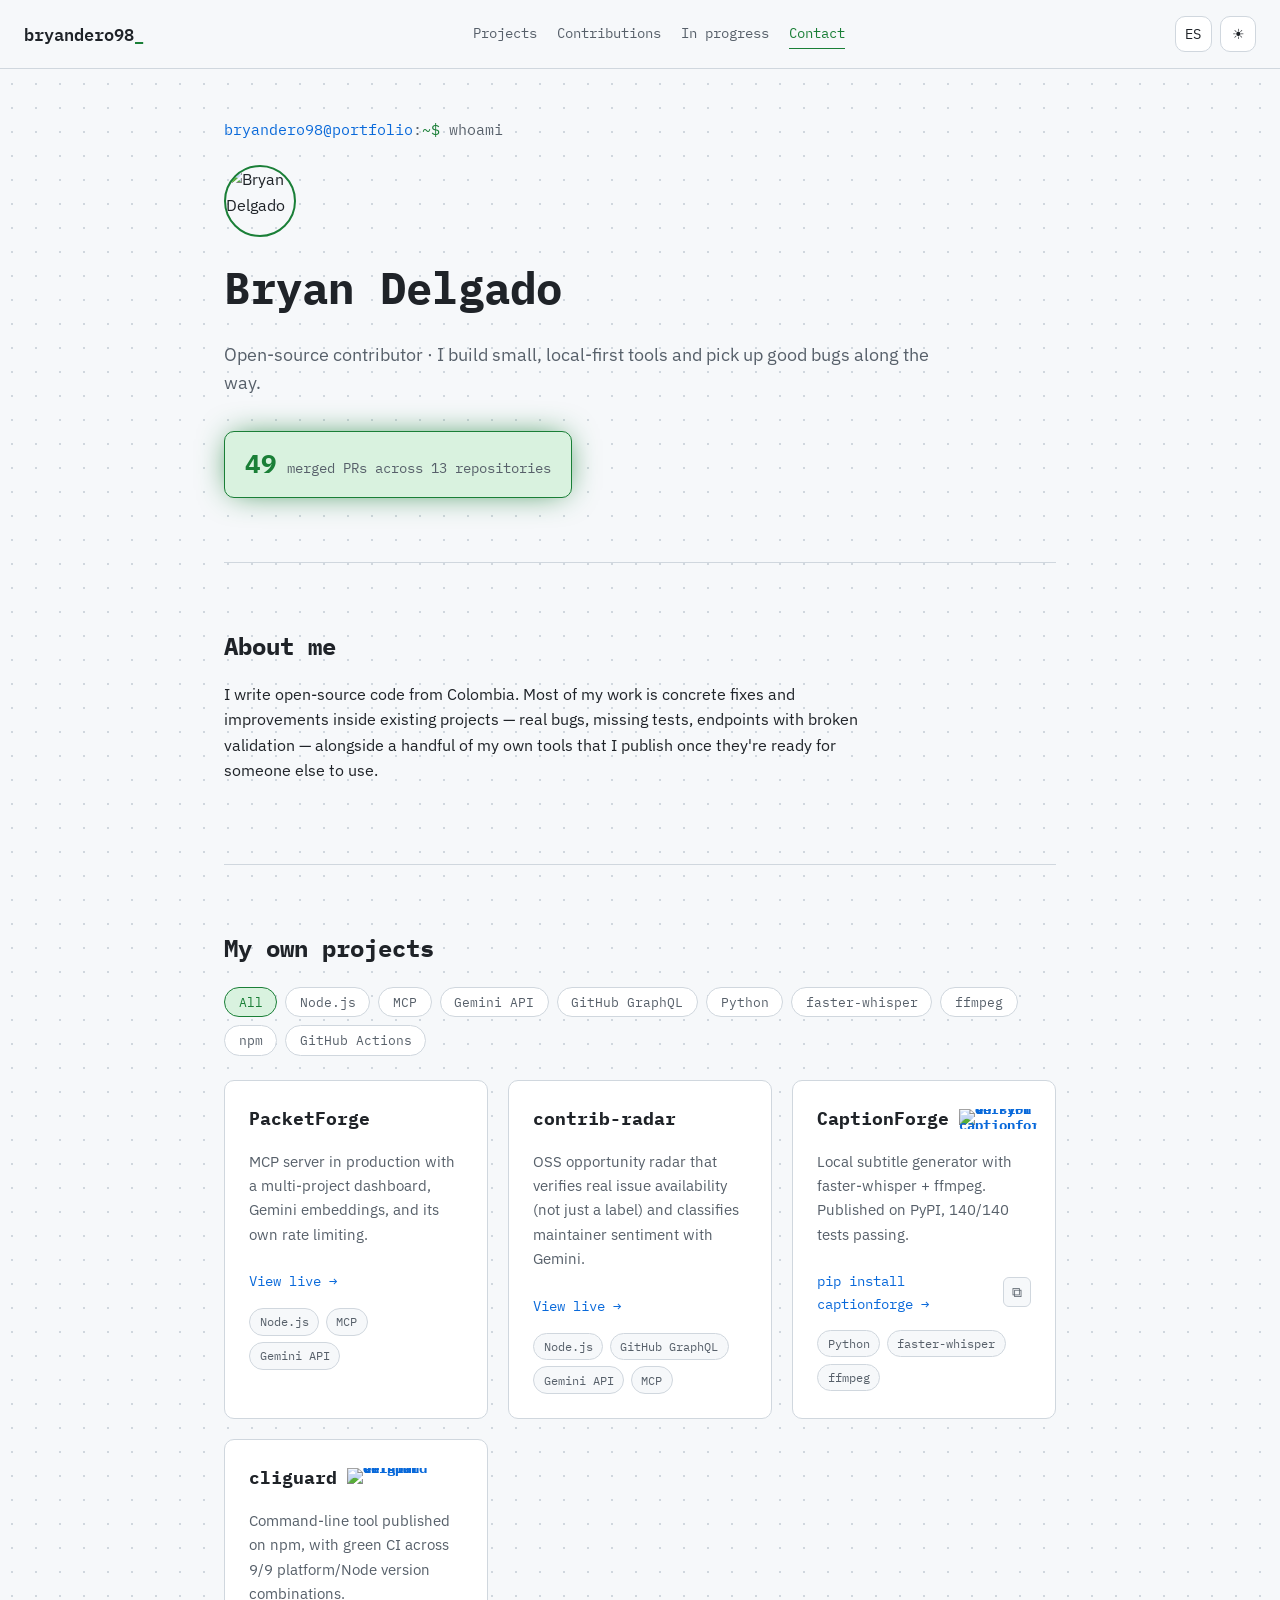
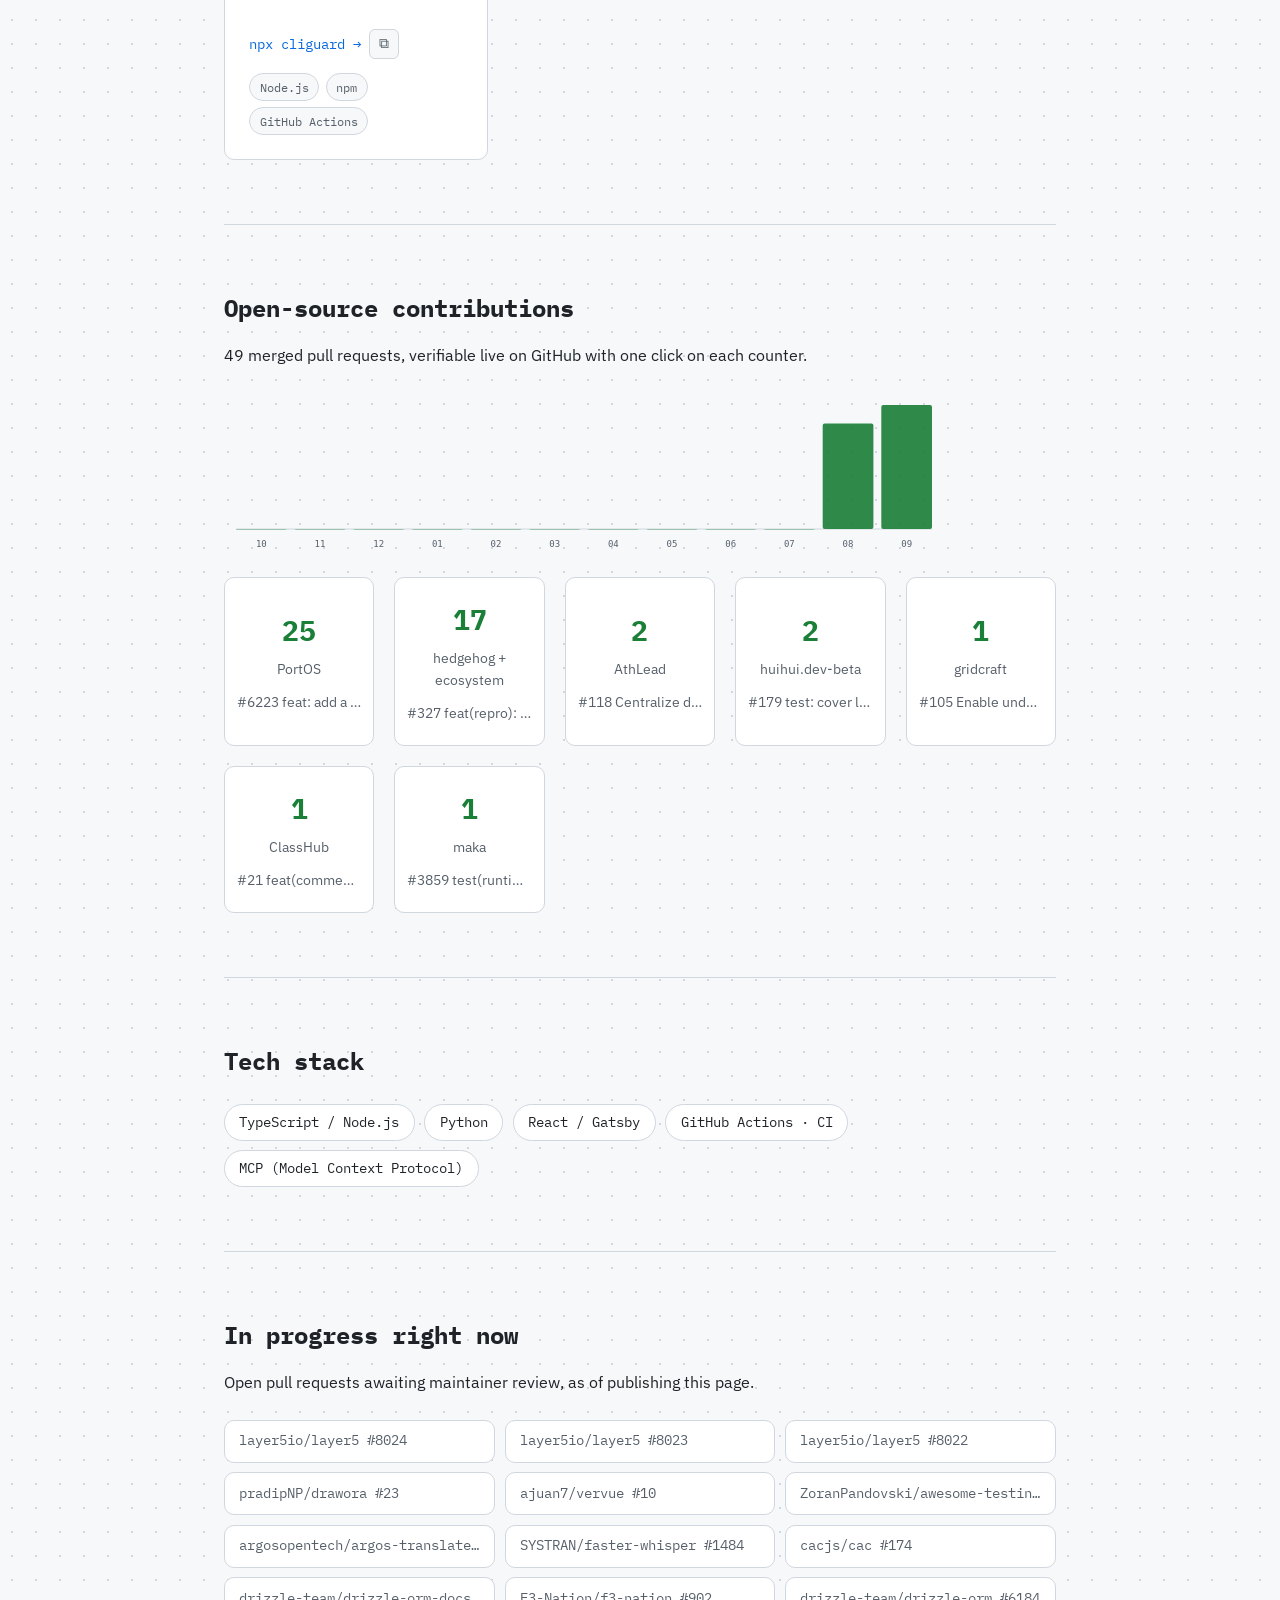
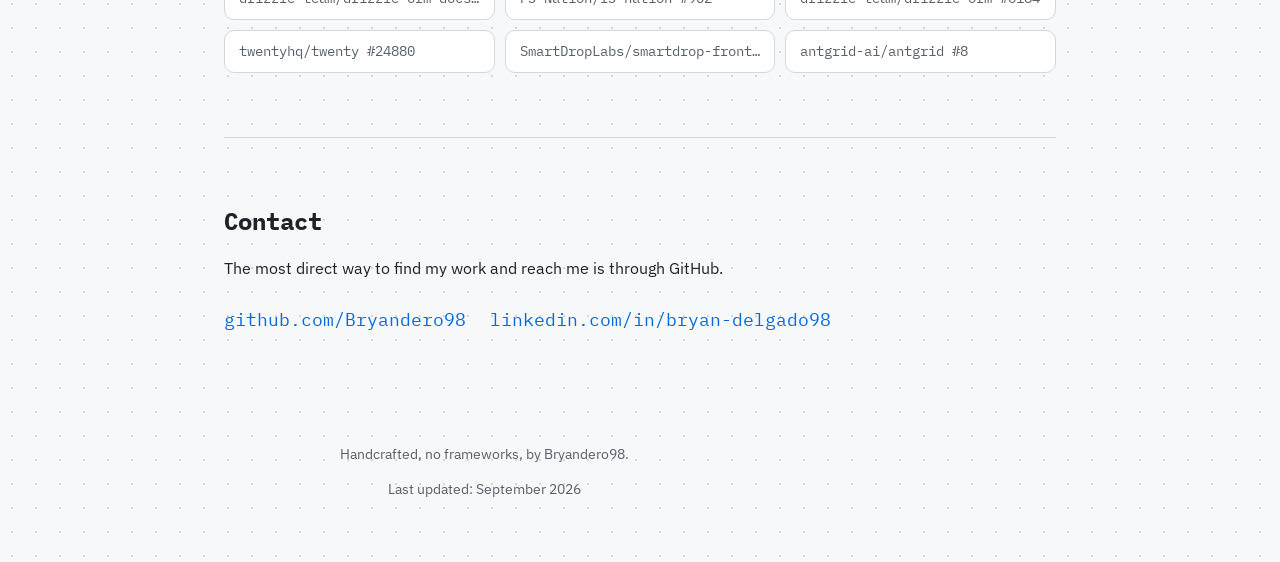
==== index.html @ 46668df7 "feat: add contrib-radar project card Co-Authored-By: Claude Sonnet 5 <noreply@anthropic.com>" ====
<!DOCTYPE html>
<html lang="es">
<head>
  <meta charset="UTF-8" />
  <meta name="viewport" content="width=device-width, initial-scale=1.0" />
  <title>Bryan Delgado (Bryandero98) — Portafolio</title>
  <meta name="description" content="Portafolio de Bryan Delgado (Bryandero98): contribuciones open-source y herramientas propias." />
  <meta name="author" content="Bryan Delgado" />
  <meta name="theme-color" content="#0d1117" />
  <link rel="canonical" href="https://bryandero98.github.io/" />
  <link rel="icon" type="image/svg+xml" href="assets/favicon.svg" />

  <!-- Open Graph / vista previa al compartir el link -->
  <meta property="og:type" content="website" />
  <meta property="og:title" content="Bryan Delgado (Bryandero98) — Portafolio" />
  <meta property="og:description" content="49 pull requests mergeados en 13 repositorios open-source, más herramientas propias publicadas." />
  <meta property="og:url" content="https://bryandero98.github.io/" />
  <meta property="og:image" content="https://bryandero98.github.io/assets/social-card.png" />
  <meta property="og:image:width" content="1200" />
  <meta property="og:image:height" content="630" />
  <meta name="twitter:card" content="summary_large_image" />
  <meta name="twitter:title" content="Bryan Delgado (Bryandero98) — Portafolio" />
  <meta name="twitter:description" content="49 pull requests mergeados en 13 repositorios open-source, más herramientas propias publicadas." />
  <meta name="twitter:image" content="https://bryandero98.github.io/assets/social-card.png" />

  <!-- Datos estructurados para buscadores -->
  <script type="application/ld+json">
  {
    "@context": "https://schema.org",
    "@type": "Person",
    "name": "Bryan Delgado",
    "alternateName": "Bryandero98",
    "url": "https://bryandero98.github.io/",
    "sameAs": ["https://github.com/Bryandero98"],
    "jobTitle": "Open-source contributor",
    "address": {
      "@type": "PostalAddress",
      "addressCountry": "CO"
    }
  }
  </script>

  <link rel="stylesheet" href="styles.css" />

  <!-- Aplica el tema guardado ANTES del primer pintado, para que no haya
       parpadeo de tema equivocado. El idioma sí puede parpadear brevemente
       (el texto se reemplaza tras cargar i18n.js): evitarlo del todo
       exigiría generar una versión de HTML por idioma, lo que rompería la
       decisión de mantener el sitio sin build step. -->
  <script>
    (function () {
      try {
        var theme = localStorage.getItem("bryandero98:theme");
        if (theme === "dark" || theme === "light") {
          document.documentElement.setAttribute("data-theme", theme);
        }
        var lang = localStorage.getItem("bryandero98:lang");
        if (lang === "es" || lang === "en") {
          document.documentElement.setAttribute("lang", lang);
        }
      } catch (e) {
        /* localStorage bloqueado (modo privado, etc.) - se usan los valores por defecto */
      }
    })();
  </script>
</head>
<body>

  <a class="skip-link" href="#main-content" data-i18n="a11y.skipLink">Saltar al contenido</a>
  <div id="a11yAnnouncer" class="sr-only" aria-live="polite"></div>

  <header class="site-header">
    <div class="brand">bryandero98<span class="cursor">_</span></div>
    <nav class="site-nav" data-i18n-attr="aria-label:nav.sectionsLabel" aria-label="Secciones de la página">
      <a href="#projects" data-i18n="nav.projects">Proyectos</a>
      <a href="#contributions" data-i18n="nav.contributions">Contribuciones</a>
      <a href="#in-progress" data-i18n="nav.inProgress">En curso</a>
      <a href="#contact" data-i18n="nav.contact">Contacto</a>
    </nav>
    <nav class="header-actions" data-i18n-attr="aria-label:nav.actionsLabel" aria-label="Acciones de la página">
      <button id="langToggle" class="btn-icon" type="button" aria-label="EN — Cambiar idioma">
        <span id="langToggleText">EN</span>
      </button>
      <button id="themeToggle" class="btn-icon" type="button" data-i18n-attr="aria-label:nav.themeToggleLabel" aria-label="Cambiar tema">
        <span id="themeToggleIcon" aria-hidden="true">&#9789;</span>
      </button>
    </nav>
  </header>

  <main id="main-content" tabindex="-1">

    <!-- ===== HERO ===== -->
    <section id="hero" class="section hero">
      <p class="terminal-line">
        <span class="prompt">bryandero98@portfolio</span>:<span class="path">~$</span>
        <span data-i18n="hero.command">whoami</span>
      </p>
      <span class="avatar-frame">
        <img
          class="avatar"
          src="https://avatars.githubusercontent.com/u/124054031?v=4"
          width="72"
          height="72"
          alt="Bryan Delgado"
          loading="eager"
        />
      </span>
      <h1 data-i18n="hero.title">Bryan Delgado</h1>
      <p class="tagline" data-i18n="hero.tagline">
        Contribuidor open-source · construyo herramientas pequeñas y locales, y voy resolviendo buenos issues por el camino.
      </p>
      <a
        class="counter-badge"
        href="https://github.com/search?q=is%3Apr+is%3Amerged+author%3ABryandero98&type=pullrequests"
        target="_blank"
        rel="noopener noreferrer"
      >
        <strong id="prCount">49</strong>
        <span data-i18n="hero.counterLabel">PRs mergeados en 13 repositorios</span>
      </a>
    </section>

    <!-- ===== PERFIL ===== -->
    <section id="profile" class="section">
      <h2 data-i18n="profile.heading">Sobre mí</h2>
      <p data-i18n="profile.body">
        Escribo código open-source desde Colombia. La mayor parte de mi trabajo son
        correcciones y mejoras concretas dentro de proyectos ya existentes — bugs
        reales, tests que faltaban, endpoints mal validados — y, en paralelo, un puñado
        de herramientas propias que publico cuando quedan listas para que alguien más
        las use.
      </p>
    </section>

    <!-- ===== PROYECTOS PROPIOS ===== -->
    <section id="projects" class="section">
      <h2 data-i18n="projects.heading">Proyectos propios</h2>
      <div class="tech-filter" id="techFilter" role="group" data-i18n-attr="aria-label:projects.filterLabel" aria-label="Filtrar proyectos por tecnología">
        <button type="button" class="filter-chip active" data-filter="all" data-i18n="projects.filterAll">Todos</button>
      </div>
      <div class="card-grid">

        <article class="card" data-tags="node,mcp,gemini">
          <h3>PacketForge</h3>
          <p data-i18n="projects.packetforge.desc">
            Servidor MCP en producción con dashboard multi-proyecto, embeddings de
            Gemini y rate limiting propio.
          </p>
          <a href="https://packetforge.onrender.com" target="_blank" rel="noopener noreferrer" data-i18n="projects.packetforge.cta">
            Ver en vivo →
          </a>
          <div class="tech-chips">
            <span class="chip" data-tag="node">Node.js</span>
            <span class="chip" data-tag="mcp">MCP</span>
            <span class="chip" data-tag="gemini">Gemini API</span>
          </div>
        </article>

        <article class="card" data-tags="node,mcp,gemini,github">
          <h3>contrib-radar</h3>
          <p data-i18n="projects.contribradar.desc">
            Radar de oportunidades OSS que verifica disponibilidad real de
            issues (no solo por etiqueta) y clasifica el sentimiento del
            mantenedor con Gemini.
          </p>
          <a href="https://contrib-radar.onrender.com" target="_blank" rel="noopener noreferrer" data-i18n="projects.contribradar.cta">
            Ver en vivo →
          </a>
          <div class="tech-chips">
            <span class="chip" data-tag="node">Node.js</span>
            <span class="chip" data-tag="github">GitHub GraphQL</span>
            <span class="chip" data-tag="gemini">Gemini API</span>
            <span class="chip" data-tag="mcp">MCP</span>
          </div>
        </article>

        <article class="card" data-tags="python,whisper,ffmpeg">
          <h3>
            CaptionForge
            <a href="https://pypi.org/project/captionforge/" target="_blank" rel="noopener noreferrer" class="badge-link">
              <img src="https://img.shields.io/pypi/v/captionforge" alt="Versión en PyPI de captionforge" width="78" height="20" loading="lazy" />
            </a>
          </h3>
          <p data-i18n="projects.captionforge.desc">
            Generador local de subtítulos con faster-whisper + ffmpeg. Publicado en
            PyPI, 140/140 tests en verde.
          </p>
          <div class="cta-row">
            <a href="https://pypi.org/project/captionforge/" target="_blank" rel="noopener noreferrer" data-i18n="projects.captionforge.cta">
              pip install captionforge →
            </a>
            <button type="button" class="copy-btn" data-copy="pip install captionforge" data-i18n-attr="aria-label:a11y.copyLabel" aria-label="Copiar comando">⧉</button>
          </div>
          <div class="tech-chips">
            <span class="chip" data-tag="python">Python</span>
            <span class="chip" data-tag="whisper">faster-whisper</span>
            <span class="chip" data-tag="ffmpeg">ffmpeg</span>
          </div>
        </article>

        <article class="card" data-tags="node,npm,actions">
          <h3>
            cliguard
            <a href="https://www.npmjs.com/package/cliguard" target="_blank" rel="noopener noreferrer" class="badge-link">
              <img src="https://img.shields.io/npm/v/cliguard" alt="Versión en npm de cliguard" width="80" height="20" loading="lazy" />
            </a>
          </h3>
          <p data-i18n="projects.cliguard.desc">
            Herramienta de línea de comandos publicada en npm, con CI verde en 9/9
            combinaciones de plataforma/versión de Node.
          </p>
          <div class="cta-row">
            <a href="https://www.npmjs.com/package/cliguard" target="_blank" rel="noopener noreferrer" data-i18n="projects.cliguard.cta">
              npx cliguard →
            </a>
            <button type="button" class="copy-btn" data-copy="npx cliguard" data-i18n-attr="aria-label:a11y.copyLabel" aria-label="Copiar comando">⧉</button>
          </div>
          <div class="tech-chips">
            <span class="chip" data-tag="node">Node.js</span>
            <span class="chip" data-tag="npm">npm</span>
            <span class="chip" data-tag="actions">GitHub Actions</span>
          </div>
        </article>

      </div>
    </section>

    <!-- ===== CONTRIBUCIONES OPEN-SOURCE ===== -->
    <section id="contributions" class="section">
      <h2 data-i18n="contributions.heading">Contribuciones open-source</h2>
      <p data-i18n="contributions.intro">
        49 pull requests mergeados, verificables en vivo en GitHub con un clic en cada
        contador.
      </p>

      <img
        id="activityChart"
        class="activity-chart"
        src="assets/activity-dark.svg"
        alt="Gráfico de PRs mergeados por mes, últimos 12 meses"
        width="720"
        height="160"
        loading="lazy"
      />

      <div class="card-grid contributions-grid" id="contributionsGrid">

        <a class="contrib-card" data-repo-key="portos" href="https://github.com/atomantic/PortOS/pulls?q=is%3Apr+is%3Amerged+author%3ABryandero98" target="_blank" rel="noopener noreferrer">
          <strong>25</strong>
          <span>PortOS</span>
        </a>

        <a class="contrib-card" data-repo-key="hedgehog" href="https://github.com/search?q=is%3Apr+is%3Amerged+author%3ABryandero98+org%3Askyf0xx&type=pullrequests" target="_blank" rel="noopener noreferrer">
          <strong>17</strong>
          <span data-i18n="contributions.hedgehog.label">hedgehog + ecosistema</span>
        </a>

        <a class="contrib-card" data-repo-key="athlead" href="https://github.com/Harsh-vardhan09/AthLead/pulls?q=is%3Apr+is%3Amerged+author%3ABryandero98" target="_blank" rel="noopener noreferrer">
          <strong>2</strong>
          <span>AthLead</span>
        </a>

        <a class="contrib-card" data-repo-key="huihui" href="https://github.com/chiffon-0504/huihui.dev-beta/pulls?q=is%3Apr+is%3Amerged+author%3ABryandero98" target="_blank" rel="noopener noreferrer">
          <strong>2</strong>
          <span>huihui.dev-beta</span>
        </a>

        <a class="contrib-card" data-repo-key="gridcraft" href="https://github.com/Rohan-Shridhar/gridcraft/pulls?q=is%3Apr+is%3Amerged+author%3ABryandero98" target="_blank" rel="noopener noreferrer">
          <strong>1</strong>
          <span>gridcraft</span>
        </a>

        <a class="contrib-card" data-repo-key="classhub" href="https://github.com/Hanu2908/ClassHub/pulls?q=is%3Apr+is%3Amerged+author%3ABryandero98" target="_blank" rel="noopener noreferrer">
          <strong>1</strong>
          <span>ClassHub</span>
        </a>

        <a class="contrib-card" data-repo-key="maka" href="https://github.com/apache/maka/pulls?q=is%3Apr+is%3Amerged+author%3ABryandero98" target="_blank" rel="noopener noreferrer">
          <strong>1</strong>
          <span>maka</span>
        </a>

      </div>
    </section>

    <!-- ===== STACK TÉCNICO ===== -->
    <section id="stack" class="section">
      <h2 data-i18n="stack.heading">Stack técnico</h2>
      <ul class="stack-list">
        <li>TypeScript / Node.js</li>
        <li>Python</li>
        <li>React / Gatsby</li>
        <li>GitHub Actions · CI</li>
        <li>MCP (Model Context Protocol)</li>
      </ul>
    </section>

    <!-- ===== EN CURSO AHORA ===== -->
    <section id="in-progress" class="section">
      <h2 data-i18n="inprogress.heading">En curso ahora</h2>
      <p data-i18n="inprogress.intro">
        Pull requests abiertos esperando revisión del mantenedor, en el momento de
        publicar esta página.
      </p>
      <ul class="pr-list" id="prList">
        <li><a href="https://github.com/layer5io/layer5/pull/8024" target="_blank" rel="noopener noreferrer">layer5io/layer5 #8024</a></li>
        <li><a href="https://github.com/layer5io/layer5/pull/8023" target="_blank" rel="noopener noreferrer">layer5io/layer5 #8023</a></li>
        <li><a href="https://github.com/layer5io/layer5/pull/8022" target="_blank" rel="noopener noreferrer">layer5io/layer5 #8022</a></li>
        <li><a href="https://github.com/pradipNP/drawora/pull/23" target="_blank" rel="noopener noreferrer">pradipNP/drawora #23</a></li>
        <li><a href="https://github.com/ajuan7/vervue/pull/10" target="_blank" rel="noopener noreferrer">ajuan7/vervue #10</a></li>
        <li><a href="https://github.com/ZoranPandovski/awesome-testing-tools/pull/139" target="_blank" rel="noopener noreferrer">ZoranPandovski/awesome-testing-tools #139</a></li>
        <li><a href="https://github.com/argosopentech/argos-translate/pull/539" target="_blank" rel="noopener noreferrer">argosopentech/argos-translate #539</a></li>
        <li><a href="https://github.com/SYSTRAN/faster-whisper/pull/1484" target="_blank" rel="noopener noreferrer">SYSTRAN/faster-whisper #1484</a></li>
        <li><a href="https://github.com/cacjs/cac/pull/174" target="_blank" rel="noopener noreferrer">cacjs/cac #174</a></li>
        <li><a href="https://github.com/drizzle-team/drizzle-orm-docs/pull/713" target="_blank" rel="noopener noreferrer">drizzle-team/drizzle-orm-docs #713</a></li>
        <li><a href="https://github.com/F3-Nation/f3-nation/pull/902" target="_blank" rel="noopener noreferrer">F3-Nation/f3-nation #902</a></li>
        <li><a href="https://github.com/drizzle-team/drizzle-orm/pull/6184" target="_blank" rel="noopener noreferrer">drizzle-team/drizzle-orm #6184</a></li>
        <li><a href="https://github.com/twentyhq/twenty/pull/24880" target="_blank" rel="noopener noreferrer">twentyhq/twenty #24880</a></li>
        <li><a href="https://github.com/SmartDropLabs/smartdrop-frontend/pull/246" target="_blank" rel="noopener noreferrer">SmartDropLabs/smartdrop-frontend #246</a></li>
        <li><a href="https://github.com/antgrid-ai/antgrid/pull/8" target="_blank" rel="noopener noreferrer">antgrid-ai/antgrid #8</a></li>
      </ul>
    </section>

    <!-- ===== CONTACTO ===== -->
    <section id="contact" class="section">
      <h2 data-i18n="contact.heading">Contacto</h2>
      <p data-i18n="contact.body">
        La forma más directa de encontrar mi trabajo y contactarme es a través de
        GitHub.
      </p>
      <div class="contact-links">
        <a class="contact-link" href="https://github.com/Bryandero98" target="_blank" rel="noopener noreferrer">
          github.com/Bryandero98
        </a>
        <a class="contact-link" href="https://www.linkedin.com/in/bryan-delgado98" target="_blank" rel="noopener noreferrer">
          linkedin.com/in/bryan-delgado98
        </a>
      </div>
    </section>

  </main>

  <footer class="site-footer">
    <p data-i18n="footer.text">Hecho a mano, sin frameworks, por Bryandero98.</p>
    <p class="footer-updated">
      <span data-i18n="footer.updatedPrefix">Última actualización:</span>
      <time datetime="2026-09">
        <span data-i18n="footer.updatedDate">septiembre de 2026</span>
      </time>
    </p>
  </footer>

  <script src="i18n.js"></script>
  <script src="script.js"></script>
</body>
</html>
---- styles.css ----
@import url("https://fonts.googleapis.com/css2?family=IBM+Plex+Mono:wght@400;500;600;700&family=IBM+Plex+Sans:wght@400;500;600&display=swap");

/* ===== Tokens: light (default) ===== */
:root {
  --bg: #f6f8fa;
  --bg-elevated: #ffffff;
  --text: #1f2328;
  --text-muted: #57606a;
  --accent: #1a7f37;
  --accent-soft: #d9f2df;
  --accent-2: #0969da;
  --border: #d0d7de;
  --shadow: rgba(31, 35, 40, 0.08);

  --font-mono: "IBM Plex Mono", "Courier New", monospace;
  --font-sans: "IBM Plex Sans", -apple-system, "Segoe UI", sans-serif;

  --content-width: 880px;
  --radius: 10px;
  --transition: 160ms ease;
}

/* ===== Tokens: dark, from OS preference ===== */
@media (prefers-color-scheme: dark) {
  :root:not([data-theme="light"]) {
    --bg: #0d1117;
    --bg-elevated: #161b22;
    --text: #c9d1d9;
    --text-muted: #8b949e;
    --accent: #3fb950;
    --accent-soft: rgba(63, 185, 80, 0.15);
    --accent-2: #58a6ff;
    --border: #30363d;
    --shadow: rgba(0, 0, 0, 0.4);
  }
}

/* ===== Tokens: dark, explicit toggle wins either way ===== */
:root[data-theme="dark"] {
  --bg: #0d1117;
  --bg-elevated: #161b22;
  --text: #c9d1d9;
  --text-muted: #8b949e;
  --accent: #3fb950;
  --accent-soft: rgba(63, 185, 80, 0.15);
  --accent-2: #58a6ff;
  --border: #30363d;
  --shadow: rgba(0, 0, 0, 0.4);
}

/* ===== Reset ===== */
* {
  box-sizing: border-box;
}

html {
  scroll-behavior: smooth;
}

body {
  margin: 0;
  background: var(--bg);
  background-image: radial-gradient(var(--border) 1px, transparent 1px);
  background-size: 24px 24px;
  color: var(--text);
  font-family: var(--font-sans);
  font-size: 16px;
  line-height: 1.6;
  transition:
    background-color var(--transition),
    color var(--transition);
}

img {
  max-width: 100%;
}

::selection {
  background: var(--accent);
  color: var(--bg);
}

/* ===== Screen-reader only ===== */
.sr-only {
  position: absolute;
  width: 1px;
  height: 1px;
  padding: 0;
  margin: -1px;
  overflow: hidden;
  clip: rect(0, 0, 0, 0);
  white-space: nowrap;
  border: 0;
}

/* ===== Skip link ===== */
.skip-link {
  position: absolute;
  top: -3rem;
  left: 1rem;
  z-index: 100;
  background: var(--accent);
  color: var(--bg);
  padding: 0.6rem 1rem;
  border-radius: var(--radius);
  font-family: var(--font-mono);
  font-size: 0.875rem;
  text-decoration: none;
  transition: top var(--transition);
}

.skip-link:focus {
  top: 1rem;
}

/* ===== Focus states ===== */
a:focus-visible,
button:focus-visible {
  outline: 2px solid var(--accent);
  outline-offset: 3px;
  border-radius: 4px;
}

/* ===== Header ===== */
.site-header {
  position: sticky;
  top: 0;
  z-index: 10;
  display: flex;
  align-items: center;
  justify-content: space-between;
  gap: 1rem;
  padding: 1rem 1.5rem;
  background: var(--bg);
  border-bottom: 1px solid var(--border);
  transition: background var(--transition);
}

.brand {
  font-family: var(--font-mono);
  font-weight: 600;
  font-size: 1.05rem;
  color: var(--text);
}

.brand-link {
  text-decoration: none;
}

.cursor {
  color: var(--accent);
  animation: blink 1.1s step-end infinite;
}

@keyframes blink {
  50% {
    opacity: 0;
  }
}

.site-nav {
  display: flex;
  flex-wrap: wrap;
  gap: 0.4rem 1.25rem;
  font-family: var(--font-mono);
  font-size: 0.85rem;
}

.site-nav a {
  position: relative;
  color: var(--text-muted);
  text-decoration: none;
  white-space: nowrap;
  transition: color var(--transition);
}

.site-nav a::after {
  content: "";
  position: absolute;
  left: 0;
  bottom: -4px;
  width: 0;
  height: 1px;
  background: var(--accent);
  transition: width var(--transition);
}

.site-nav a:hover {
  color: var(--accent);
}

.site-nav a:hover::after,
.site-nav a.active::after {
  width: 100%;
}

.site-nav a.active {
  color: var(--accent);
}

.header-actions {
  display: flex;
  gap: 0.5rem;
}

.btn-icon {
  display: inline-flex;
  align-items: center;
  justify-content: center;
  min-width: 2.25rem;
  height: 2.25rem;
  padding: 0 0.6rem;
  background: var(--bg-elevated);
  border: 1px solid var(--border);
  border-radius: var(--radius);
  color: var(--text);
  font-family: var(--font-mono);
  font-size: 0.85rem;
  cursor: pointer;
  transition:
    border-color var(--transition),
    color var(--transition);
}

.btn-icon:hover {
  border-color: var(--accent);
  color: var(--accent);
}

/* ===== Layout ===== */
main {
  max-width: var(--content-width);
  margin: 0 auto;
  padding: 0 1.5rem;
}

.section {
  padding: 4rem 0;
  border-bottom: 1px solid var(--border);
}

.section:last-of-type {
  border-bottom: none;
}

h1,
h2,
h3 {
  font-family: var(--font-mono);
  text-wrap: balance;
  margin: 0 0 1rem 0;
}

h2 {
  font-size: 1.5rem;
  color: var(--text);
}

h3 {
  font-size: 1.1rem;
}

p {
  max-width: 65ch;
}

/* ===== Hero ===== */
.hero {
  padding-top: 3rem;
}

.terminal-line {
  font-family: var(--font-mono);
  font-size: 0.95rem;
  color: var(--text-muted);
  margin: 0 0 1.5rem 0;
}

.terminal-line .prompt {
  color: var(--accent-2);
}

.terminal-line .path {
  color: var(--accent);
}

.avatar-frame {
  display: block;
  width: 72px;
  height: 72px;
  margin-bottom: 1rem;
  border-radius: 50%;
  border: 2px solid var(--accent);
  overflow: hidden;
}

.avatar {
  display: block;
  width: 100%;
  height: 100%;
  object-fit: cover;
}

.hero h1 {
  font-size: clamp(2rem, 5vw, 2.75rem);
}

.hero .tagline {
  color: var(--text-muted);
  font-size: 1.1rem;
}

.counter-badge {
  display: inline-flex;
  align-items: baseline;
  gap: 0.6rem;
  margin-top: 1rem;
  padding: 0.75rem 1.25rem;
  background: var(--accent-soft);
  border: 1px solid var(--accent);
  border-radius: var(--radius);
  color: var(--text);
  text-decoration: none;
  font-family: var(--font-mono);
  box-shadow: 0 0 32px -8px var(--accent);
  transition:
    transform var(--transition),
    box-shadow var(--transition);
}

.counter-badge:hover {
  transform: translateY(-2px);
  box-shadow:
    0 0 40px -6px var(--accent),
    0 6px 16px var(--shadow);
}

.counter-badge strong {
  font-size: 1.6rem;
  color: var(--accent);
  font-variant-numeric: tabular-nums;
}

.counter-badge span {
  font-size: 0.85rem;
  color: var(--text-muted);
}

/* ===== Cards ===== */
.card-grid {
  display: grid;
  grid-template-columns: repeat(auto-fill, minmax(240px, 1fr));
  gap: 1.25rem;
  margin-top: 1.5rem;
}

.card {
  position: relative;
  overflow: hidden;
  background: var(--bg-elevated);
  border: 1px solid var(--border);
  border-radius: var(--radius);
  padding: 1.5rem;
  transition:
    transform var(--transition),
    box-shadow var(--transition),
    border-color var(--transition);
}

.card::before {
  content: "";
  position: absolute;
  inset: 0;
  background: radial-gradient(
    280px circle at var(--spot-x, 50%) var(--spot-y, 50%),
    var(--accent-soft),
    transparent 60%
  );
  opacity: 0;
  transition: opacity var(--transition);
  pointer-events: none;
}

.card:hover {
  transform: translateY(-3px);
  border-color: var(--accent);
  box-shadow: 0 10px 24px var(--shadow);
}

.card:hover::before {
  opacity: 1;
}

.card.is-hidden {
  display: none;
}

.card h3 {
  display: flex;
  align-items: center;
  gap: 0.6rem;
  color: var(--text);
}

.card p {
  color: var(--text-muted);
  font-size: 0.95rem;
}

.card a {
  position: relative;
  display: inline-block;
  margin-top: 0.5rem;
  color: var(--accent-2);
  font-family: var(--font-mono);
  font-size: 0.9rem;
  text-decoration: none;
}

.card a:hover {
  text-decoration: underline;
}

.tech-chips {
  position: relative;
  display: flex;
  flex-wrap: wrap;
  gap: 0.4rem;
  margin-top: 0.9rem;
}

.tech-chips .chip {
  font-family: var(--font-mono);
  font-size: 0.75rem;
  color: var(--text-muted);
  background: var(--bg);
  border: 1px solid var(--border);
  border-radius: 999px;
  padding: 0.2rem 0.6rem;
}

.tech-filter {
  display: flex;
  flex-wrap: wrap;
  gap: 0.5rem;
  margin: 1.25rem 0 0 0;
}

.filter-chip {
  font-family: var(--font-mono);
  font-size: 0.8rem;
  color: var(--text-muted);
  background: var(--bg-elevated);
  border: 1px solid var(--border);
  border-radius: 999px;
  padding: 0.35rem 0.85rem;
  cursor: pointer;
  transition:
    border-color var(--transition),
    color var(--transition);
}

.filter-chip:hover {
  border-color: var(--accent);
  color: var(--accent);
}

.filter-chip.active {
  border-color: var(--accent);
  color: var(--accent);
  background: var(--accent-soft);
}

.activity-chart {
  display: block;
  width: 100%;
  max-width: 720px;
  height: auto;
  margin-top: 1.5rem;
}

.contrib-latest {
  display: block;
  margin-top: 0.35rem;
  font-size: 0.7rem;
  color: var(--text-muted);
  white-space: nowrap;
  overflow: hidden;
  text-overflow: ellipsis;
  max-width: 100%;
}

.badge-link {
  margin-top: 0 !important;
  line-height: 0;
}

.badge-link img {
  display: block;
  height: 20px;
  width: auto;
}

.cta-row {
  display: flex;
  align-items: center;
  gap: 0.5rem;
}

.copy-btn {
  margin-top: 0.5rem;
  width: 1.9rem;
  height: 1.9rem;
  display: inline-flex;
  align-items: center;
  justify-content: center;
  background: var(--bg);
  border: 1px solid var(--border);
  border-radius: 6px;
  color: var(--text-muted);
  cursor: pointer;
  font-size: 0.9rem;
  transition:
    border-color var(--transition),
    color var(--transition);
}

.copy-btn:hover {
  border-color: var(--accent);
  color: var(--accent);
}

.copy-btn.copied {
  border-color: var(--accent);
  color: var(--accent);
}

/* ===== Contributions ===== */
.contributions-grid {
  grid-template-columns: repeat(auto-fill, minmax(150px, 1fr));
}

.contrib-card {
  display: flex;
  flex-direction: column;
  align-items: center;
  justify-content: center;
  gap: 0.35rem;
  background: var(--bg-elevated);
  border: 1px solid var(--border);
  border-radius: var(--radius);
  padding: 1.25rem 0.75rem;
  text-decoration: none;
  color: var(--text);
  text-align: center;
  transition:
    transform var(--transition),
    border-color var(--transition);
}

.contrib-card:hover {
  transform: translateY(-3px);
  border-color: var(--accent);
}

.contrib-card strong {
  font-family: var(--font-mono);
  font-size: 1.75rem;
  color: var(--accent);
  font-variant-numeric: tabular-nums;
}

.contrib-card span {
  font-size: 0.85rem;
  color: var(--text-muted);
}

/* ===== Stack ===== */
.stack-list {
  list-style: none;
  display: flex;
  flex-wrap: wrap;
  gap: 0.6rem;
  padding: 0;
  margin: 1.5rem 0 0 0;
}

.stack-list li {
  font-family: var(--font-mono);
  font-size: 0.85rem;
  background: var(--bg-elevated);
  border: 1px solid var(--border);
  border-radius: 999px;
  padding: 0.4rem 0.9rem;
  color: var(--text);
}

/* ===== En curso ahora ===== */
.pr-list {
  list-style: none;
  padding: 0;
  margin: 1.5rem 0 0 0;
  display: grid;
  grid-template-columns: repeat(auto-fill, minmax(240px, 1fr));
  gap: 0.6rem;
}

.pr-list li {
  border: 1px solid var(--border);
  border-radius: var(--radius);
  background: var(--bg-elevated);
}

.pr-list a {
  display: block;
  padding: 0.6rem 0.9rem;
  color: var(--text-muted);
  font-family: var(--font-mono);
  font-size: 0.85rem;
  text-decoration: none;
  white-space: nowrap;
  overflow: hidden;
  text-overflow: ellipsis;
}

.pr-list a:hover {
  color: var(--accent-2);
}

/* ===== Contact ===== */
.contact-links {
  display: flex;
  flex-wrap: wrap;
  gap: 0.5rem 1.5rem;
}

.contact-link {
  display: inline-block;
  margin-top: 0.5rem;
  font-family: var(--font-mono);
  font-size: 1.1rem;
  color: var(--accent-2);
  text-decoration: none;
}

.contact-link:hover {
  text-decoration: underline;
}

/* ===== Footer ===== */
.site-footer {
  max-width: var(--content-width);
  margin: 0 auto;
  padding: 2rem 1.5rem 3rem;
  color: var(--text-muted);
  font-size: 0.85rem;
  text-align: center;
}

.footer-updated {
  margin-top: 0.35rem;
}

/* ===== 404 ===== */
.not-found {
  min-height: calc(100vh - 8rem);
  display: flex;
  flex-direction: column;
  align-items: center;
  justify-content: center;
  text-align: center;
  padding: 2rem 1.5rem;
}

.not-found h1 {
  font-size: 4rem;
  color: var(--accent);
  margin: 0.5rem 0;
}

/* ===== Responsive ===== */
@media (max-width: 640px) {
  .site-header {
    flex-wrap: wrap;
  }

  .site-nav {
    order: 3;
    width: 100%;
  }

  .section {
    padding: 2.5rem 0;
  }
}

/* ===== Reduced motion ===== */
@media (prefers-reduced-motion: reduce) {
  *,
  *::before,
  *::after {
    animation-duration: 0.001ms !important;
    animation-iteration-count: 1 !important;
    transition-duration: 0.001ms !important;
    scroll-behavior: auto !important;
  }
}

/* ===== Print ===== */
@media print {
  .site-header,
  .skip-link,
  .counter-badge,
  .btn-icon {
    display: none;
  }

  body {
    background: #fff;
    color: #000;
  }

  a {
    color: #000;
    text-decoration: underline;
  }

  a[href^="http"]::after {
    content: " (" attr(href) ")";
    font-size: 0.75em;
    color: #444;
  }

  .section {
    border-bottom: none;
    padding: 1.25rem 0;
  }
}
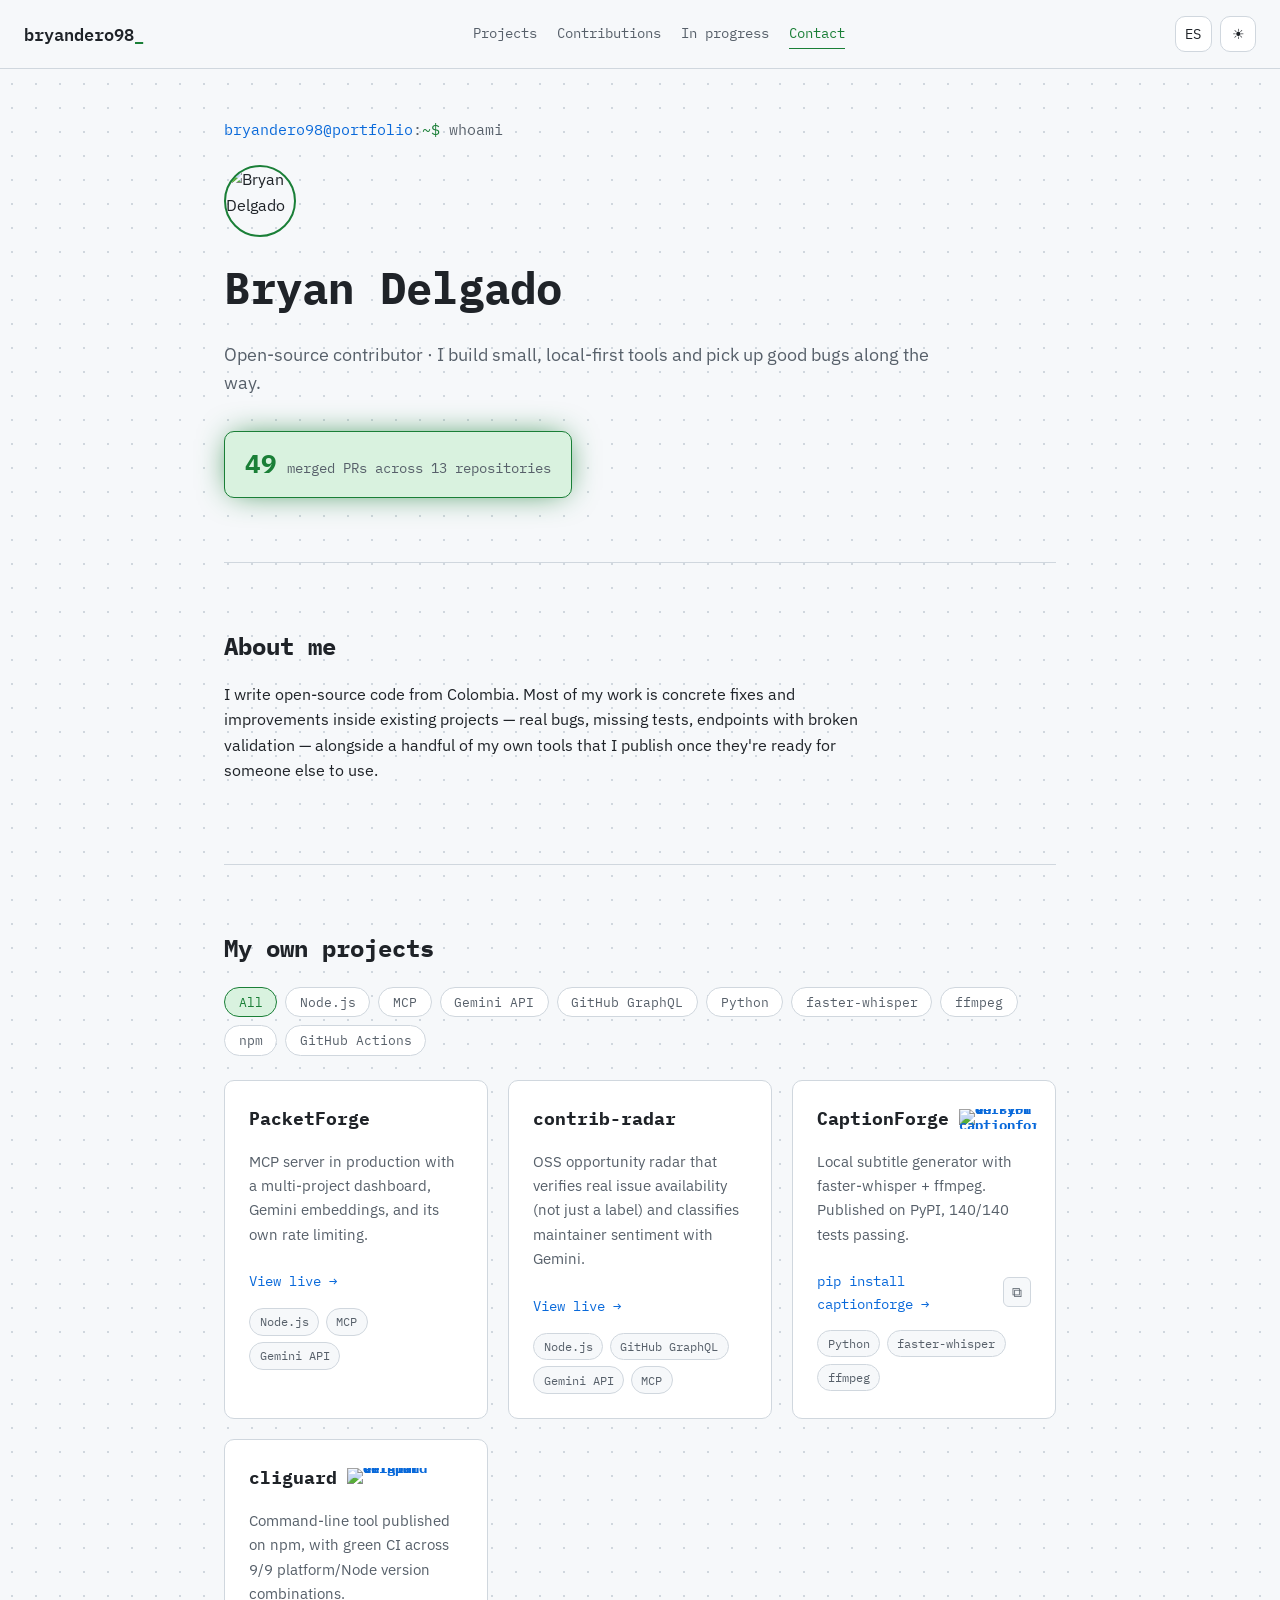
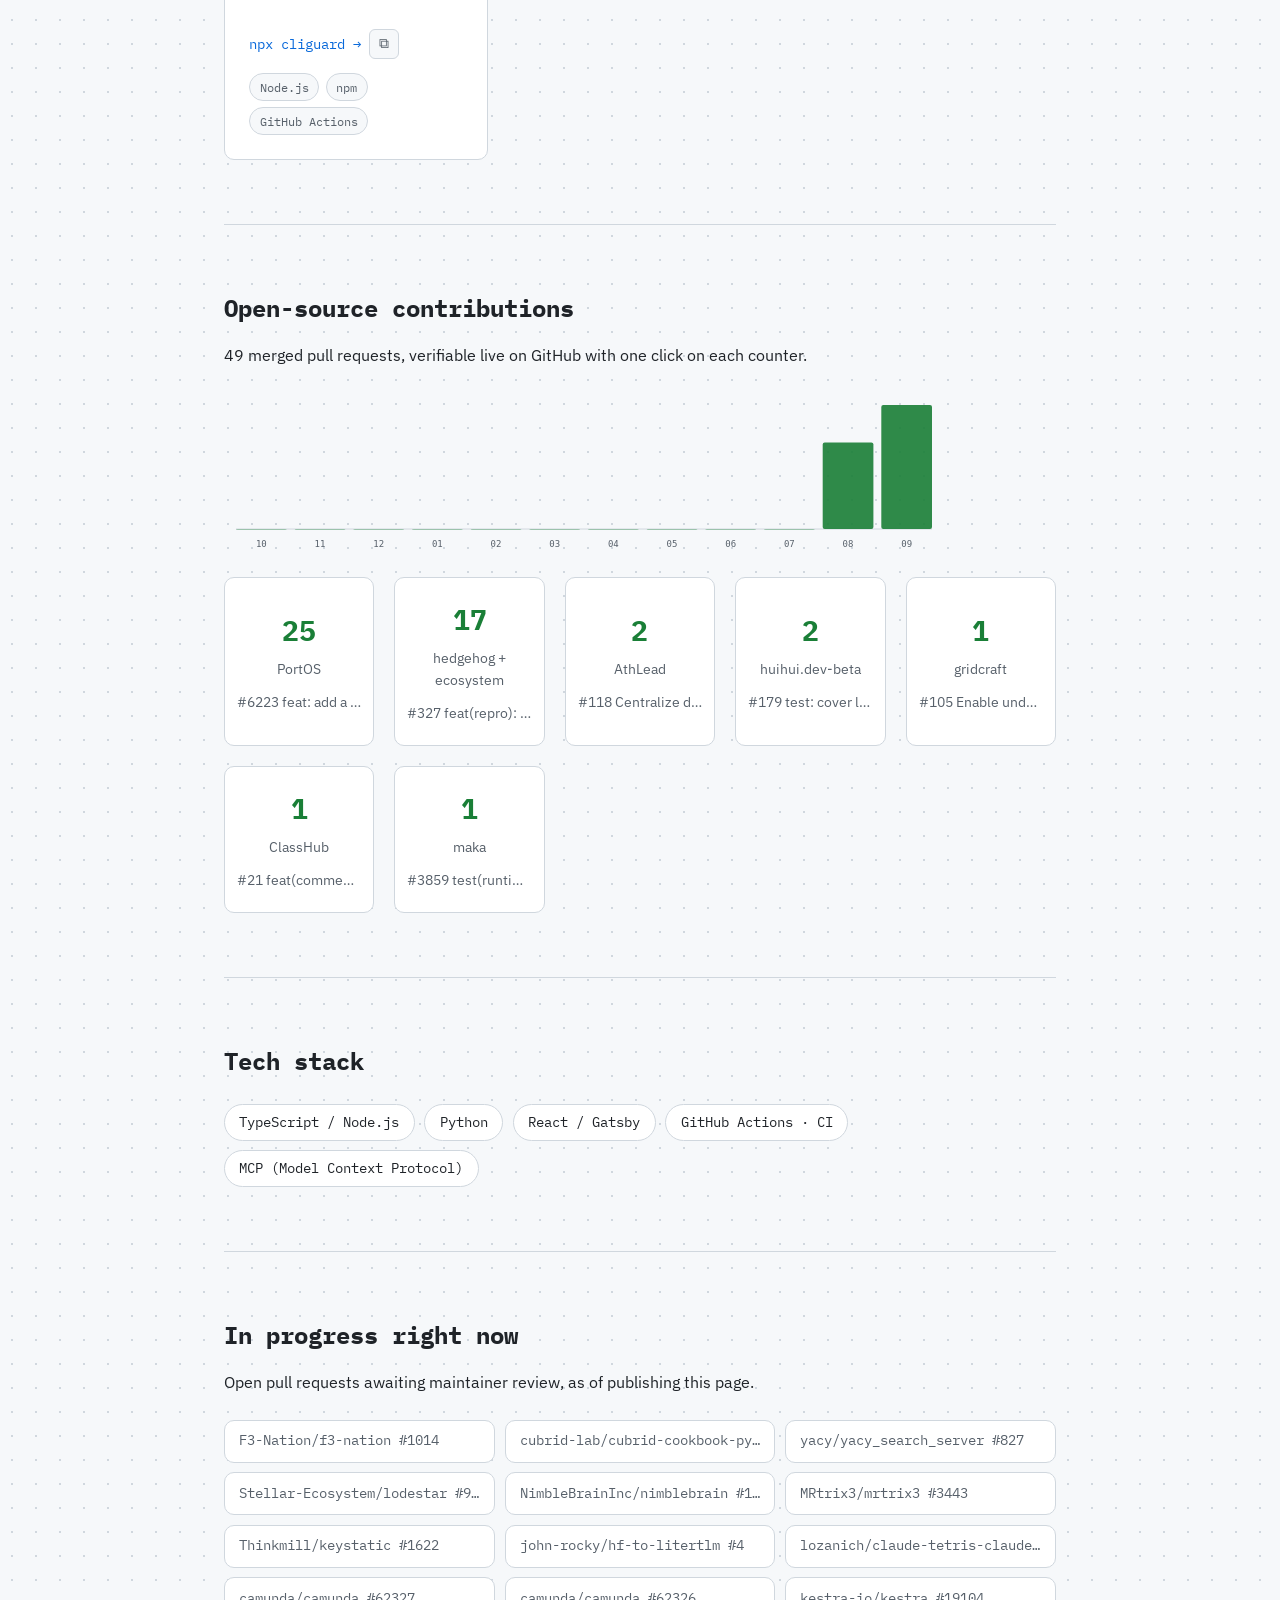
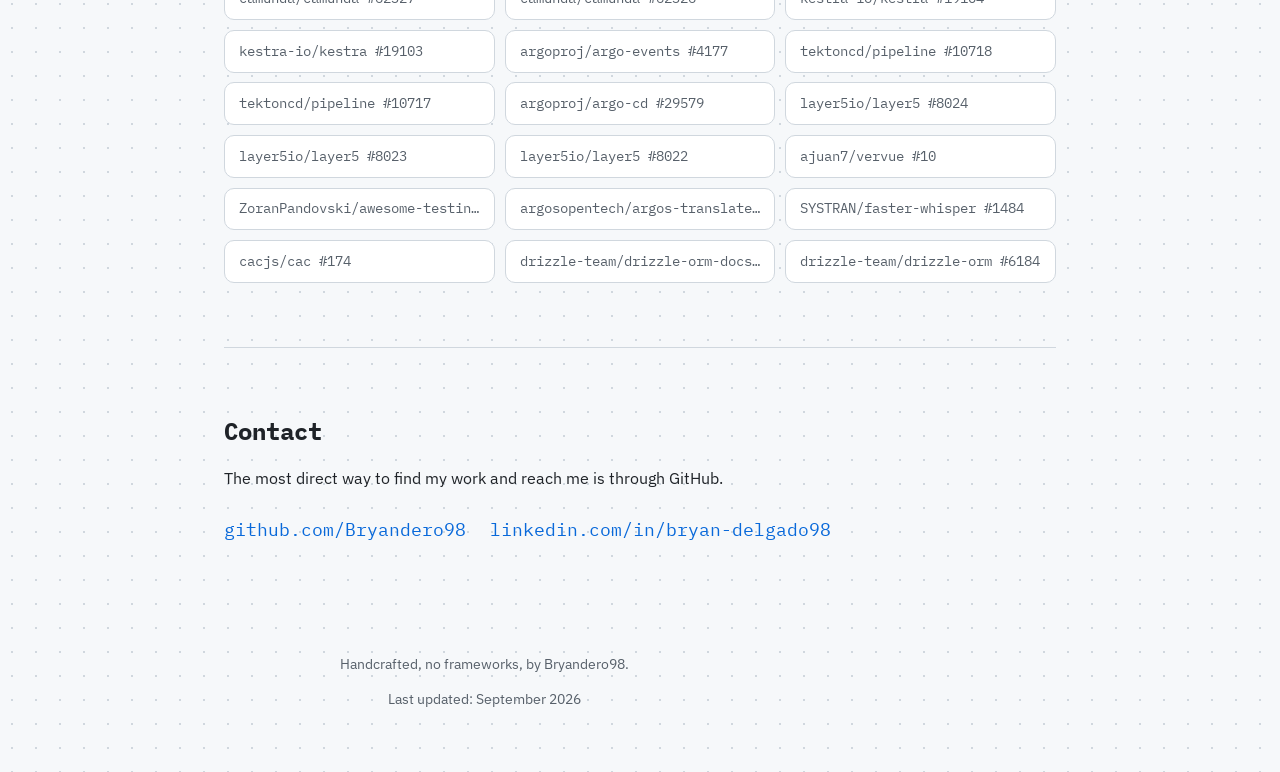
==== commit f6e59bda: "feat: refresh in-progress PR list, add kestra/f3-nation/kubestellar groups The "En curso ahora" list" ====
--- a/index.html
+++ b/index.html
@@ -303,21 +303,33 @@
         publicar esta página.
       </p>
       <ul class="pr-list" id="prList">
+        <li><a href="https://github.com/F3-Nation/f3-nation/pull/1014" target="_blank" rel="noopener noreferrer">F3-Nation/f3-nation #1014</a></li>
+        <li><a href="https://github.com/cubrid-lab/cubrid-cookbook-python/pull/125" target="_blank" rel="noopener noreferrer">cubrid-lab/cubrid-cookbook-python #125</a></li>
+        <li><a href="https://github.com/yacy/yacy_search_server/pull/827" target="_blank" rel="noopener noreferrer">yacy/yacy_search_server #827</a></li>
+        <li><a href="https://github.com/Stellar-Ecosystem/lodestar/pull/933" target="_blank" rel="noopener noreferrer">Stellar-Ecosystem/lodestar #933</a></li>
+        <li><a href="https://github.com/NimbleBrainInc/nimblebrain/pull/1206" target="_blank" rel="noopener noreferrer">NimbleBrainInc/nimblebrain #1206</a></li>
+        <li><a href="https://github.com/MRtrix3/mrtrix3/pull/3443" target="_blank" rel="noopener noreferrer">MRtrix3/mrtrix3 #3443</a></li>
+        <li><a href="https://github.com/Thinkmill/keystatic/pull/1622" target="_blank" rel="noopener noreferrer">Thinkmill/keystatic #1622</a></li>
+        <li><a href="https://github.com/john-rocky/hf-to-litertlm/pull/4" target="_blank" rel="noopener noreferrer">john-rocky/hf-to-litertlm #4</a></li>
+        <li><a href="https://github.com/lozanich/claude-tetris-claude/pull/6" target="_blank" rel="noopener noreferrer">lozanich/claude-tetris-claude #6</a></li>
+        <li><a href="https://github.com/camunda/camunda/pull/62327" target="_blank" rel="noopener noreferrer">camunda/camunda #62327</a></li>
+        <li><a href="https://github.com/camunda/camunda/pull/62326" target="_blank" rel="noopener noreferrer">camunda/camunda #62326</a></li>
+        <li><a href="https://github.com/kestra-io/kestra/pull/19104" target="_blank" rel="noopener noreferrer">kestra-io/kestra #19104</a></li>
+        <li><a href="https://github.com/kestra-io/kestra/pull/19103" target="_blank" rel="noopener noreferrer">kestra-io/kestra #19103</a></li>
+        <li><a href="https://github.com/argoproj/argo-events/pull/4177" target="_blank" rel="noopener noreferrer">argoproj/argo-events #4177</a></li>
+        <li><a href="https://github.com/tektoncd/pipeline/pull/10718" target="_blank" rel="noopener noreferrer">tektoncd/pipeline #10718</a></li>
+        <li><a href="https://github.com/tektoncd/pipeline/pull/10717" target="_blank" rel="noopener noreferrer">tektoncd/pipeline #10717</a></li>
+        <li><a href="https://github.com/argoproj/argo-cd/pull/29579" target="_blank" rel="noopener noreferrer">argoproj/argo-cd #29579</a></li>
         <li><a href="https://github.com/layer5io/layer5/pull/8024" target="_blank" rel="noopener noreferrer">layer5io/layer5 #8024</a></li>
         <li><a href="https://github.com/layer5io/layer5/pull/8023" target="_blank" rel="noopener noreferrer">layer5io/layer5 #8023</a></li>
         <li><a href="https://github.com/layer5io/layer5/pull/8022" target="_blank" rel="noopener noreferrer">layer5io/layer5 #8022</a></li>
-        <li><a href="https://github.com/pradipNP/drawora/pull/23" target="_blank" rel="noopener noreferrer">pradipNP/drawora #23</a></li>
         <li><a href="https://github.com/ajuan7/vervue/pull/10" target="_blank" rel="noopener noreferrer">ajuan7/vervue #10</a></li>
         <li><a href="https://github.com/ZoranPandovski/awesome-testing-tools/pull/139" target="_blank" rel="noopener noreferrer">ZoranPandovski/awesome-testing-tools #139</a></li>
         <li><a href="https://github.com/argosopentech/argos-translate/pull/539" target="_blank" rel="noopener noreferrer">argosopentech/argos-translate #539</a></li>
         <li><a href="https://github.com/SYSTRAN/faster-whisper/pull/1484" target="_blank" rel="noopener noreferrer">SYSTRAN/faster-whisper #1484</a></li>
         <li><a href="https://github.com/cacjs/cac/pull/174" target="_blank" rel="noopener noreferrer">cacjs/cac #174</a></li>
         <li><a href="https://github.com/drizzle-team/drizzle-orm-docs/pull/713" target="_blank" rel="noopener noreferrer">drizzle-team/drizzle-orm-docs #713</a></li>
-        <li><a href="https://github.com/F3-Nation/f3-nation/pull/902" target="_blank" rel="noopener noreferrer">F3-Nation/f3-nation #902</a></li>
         <li><a href="https://github.com/drizzle-team/drizzle-orm/pull/6184" target="_blank" rel="noopener noreferrer">drizzle-team/drizzle-orm #6184</a></li>
-        <li><a href="https://github.com/twentyhq/twenty/pull/24880" target="_blank" rel="noopener noreferrer">twentyhq/twenty #24880</a></li>
-        <li><a href="https://github.com/SmartDropLabs/smartdrop-frontend/pull/246" target="_blank" rel="noopener noreferrer">SmartDropLabs/smartdrop-frontend #246</a></li>
-        <li><a href="https://github.com/antgrid-ai/antgrid/pull/8" target="_blank" rel="noopener noreferrer">antgrid-ai/antgrid #8</a></li>
       </ul>
     </section>
 
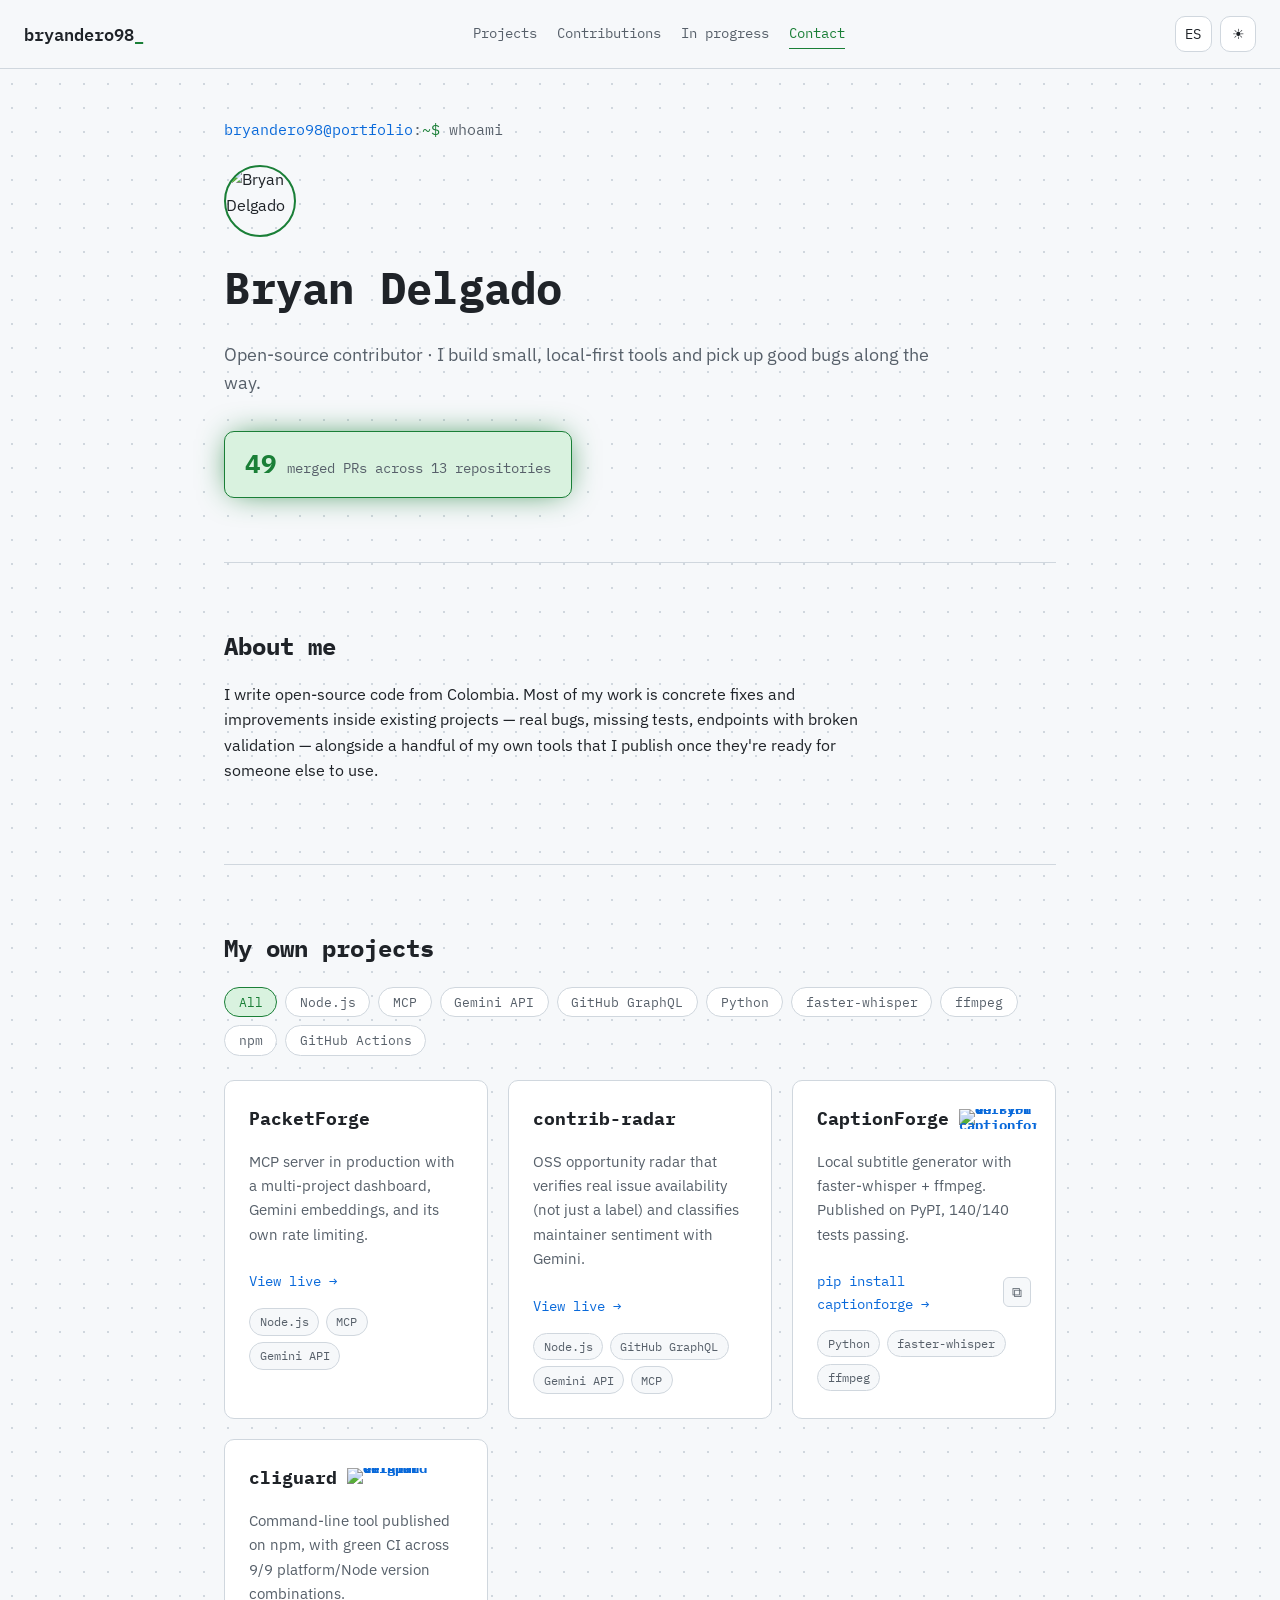
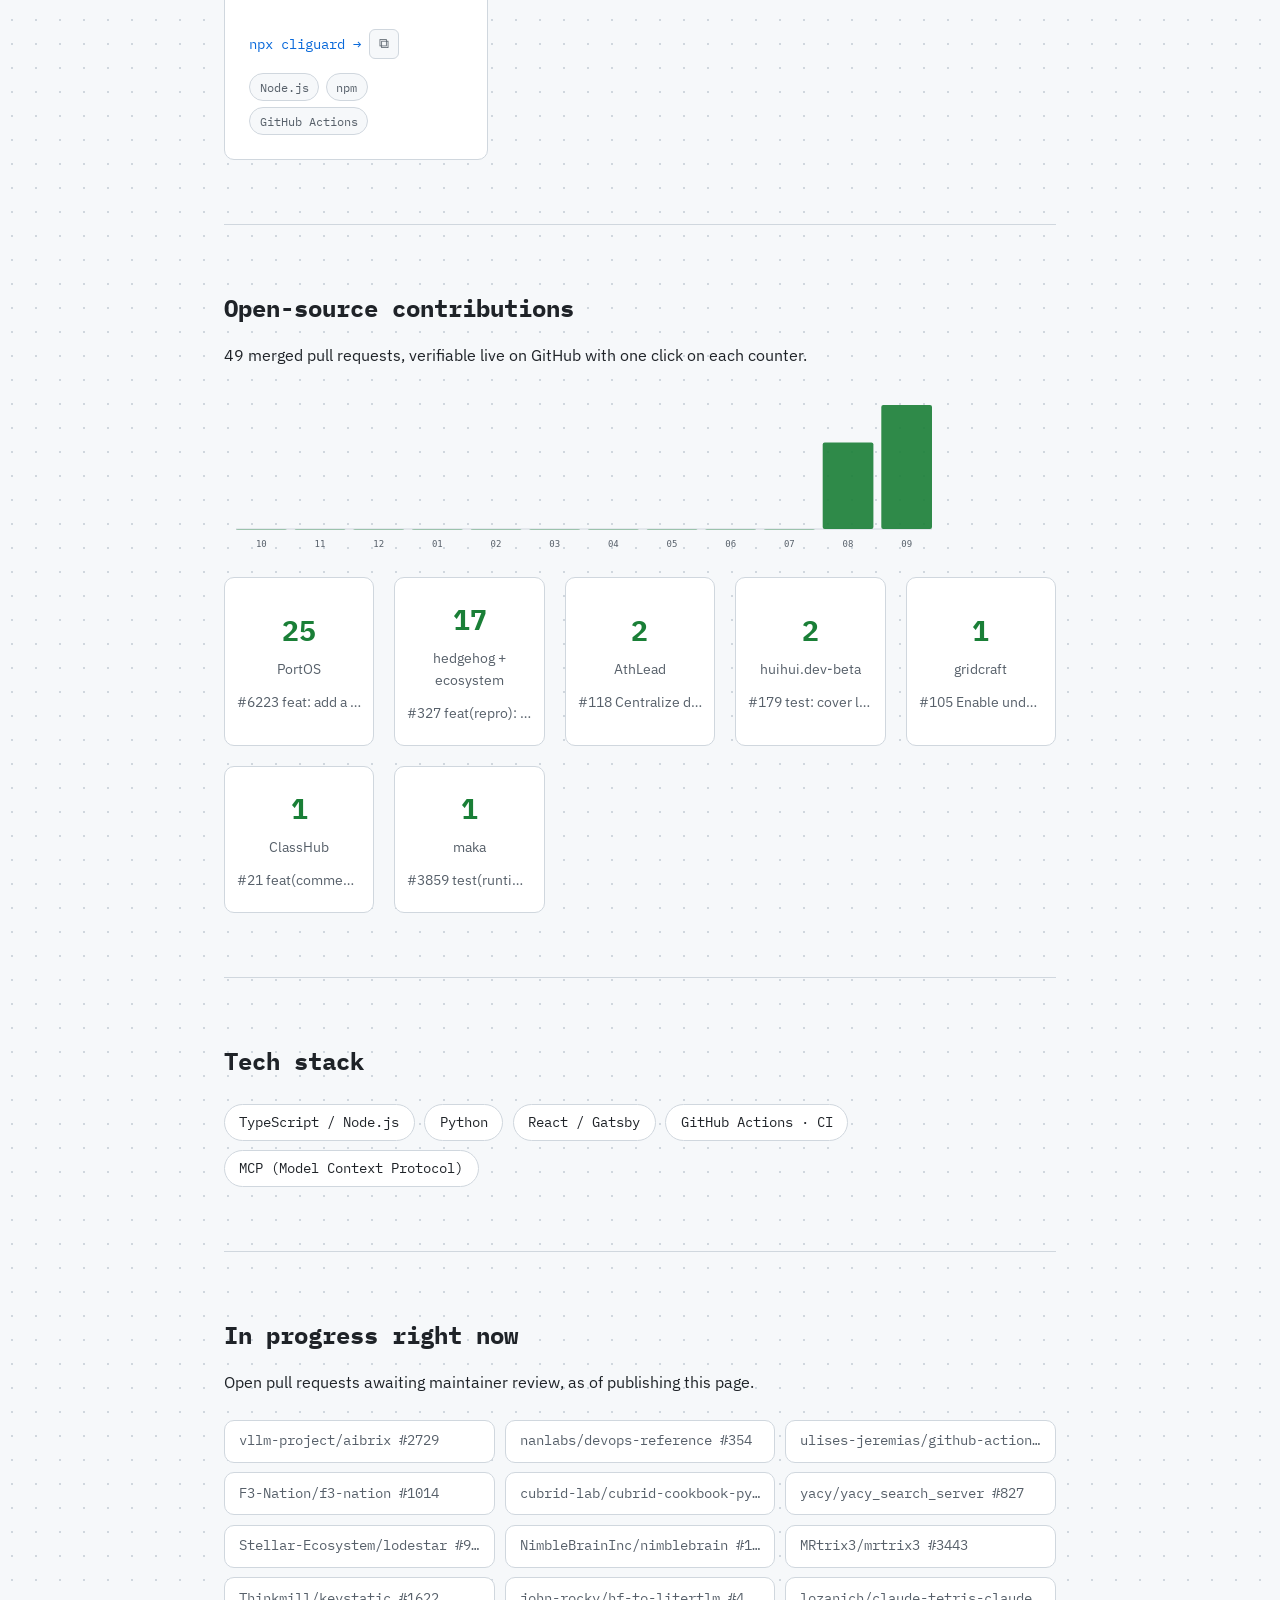
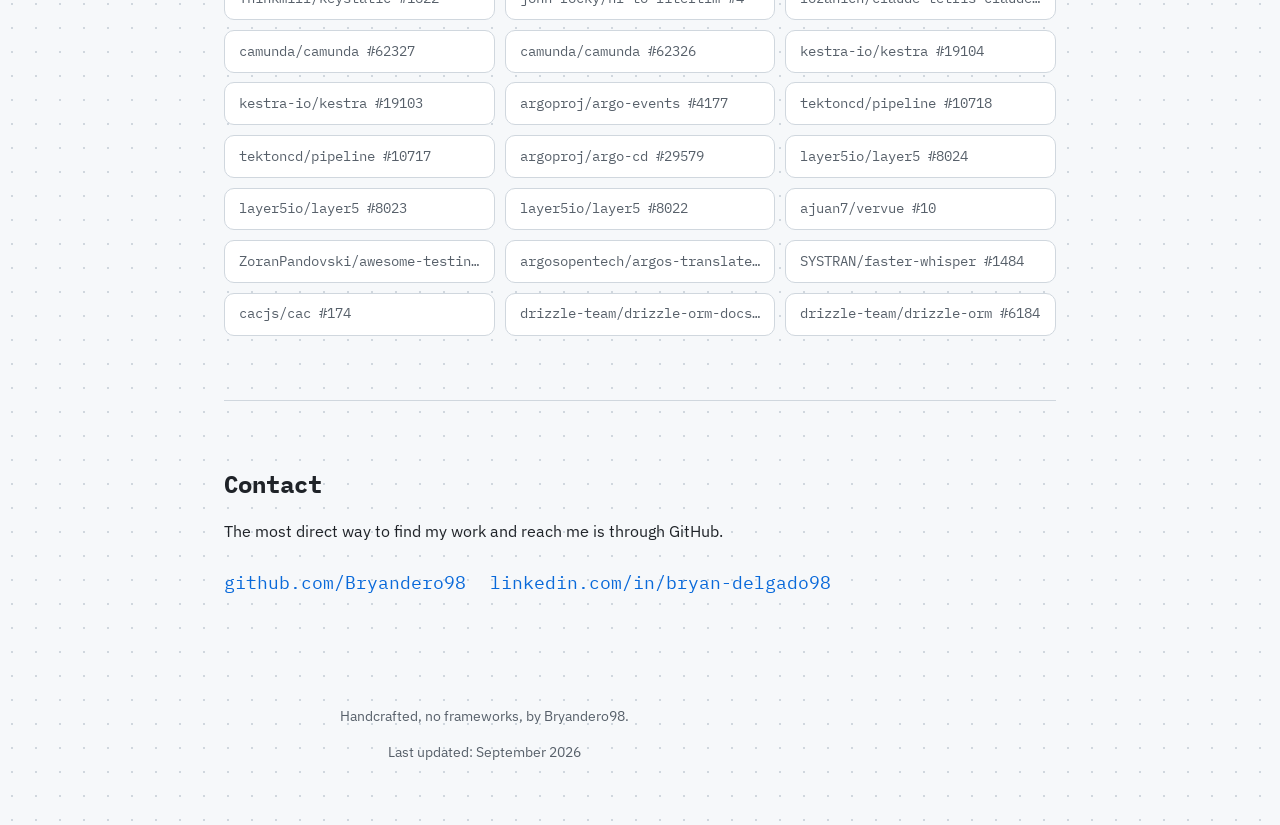
==== commit 23632fa0: "feat: add today's 3 new PRs to in-progress list aibrix#2729, devops-reference#354, github-actions-au" ====
--- a/index.html
+++ b/index.html
@@ -303,6 +303,9 @@
         publicar esta página.
       </p>
       <ul class="pr-list" id="prList">
+        <li><a href="https://github.com/vllm-project/aibrix/pull/2729" target="_blank" rel="noopener noreferrer">vllm-project/aibrix #2729</a></li>
+        <li><a href="https://github.com/nanlabs/devops-reference/pull/354" target="_blank" rel="noopener noreferrer">nanlabs/devops-reference #354</a></li>
+        <li><a href="https://github.com/ulises-jeremias/github-actions-aur-publish/pull/17" target="_blank" rel="noopener noreferrer">ulises-jeremias/github-actions-aur-publish #17</a></li>
         <li><a href="https://github.com/F3-Nation/f3-nation/pull/1014" target="_blank" rel="noopener noreferrer">F3-Nation/f3-nation #1014</a></li>
         <li><a href="https://github.com/cubrid-lab/cubrid-cookbook-python/pull/125" target="_blank" rel="noopener noreferrer">cubrid-lab/cubrid-cookbook-python #125</a></li>
         <li><a href="https://github.com/yacy/yacy_search_server/pull/827" target="_blank" rel="noopener noreferrer">yacy/yacy_search_server #827</a></li>
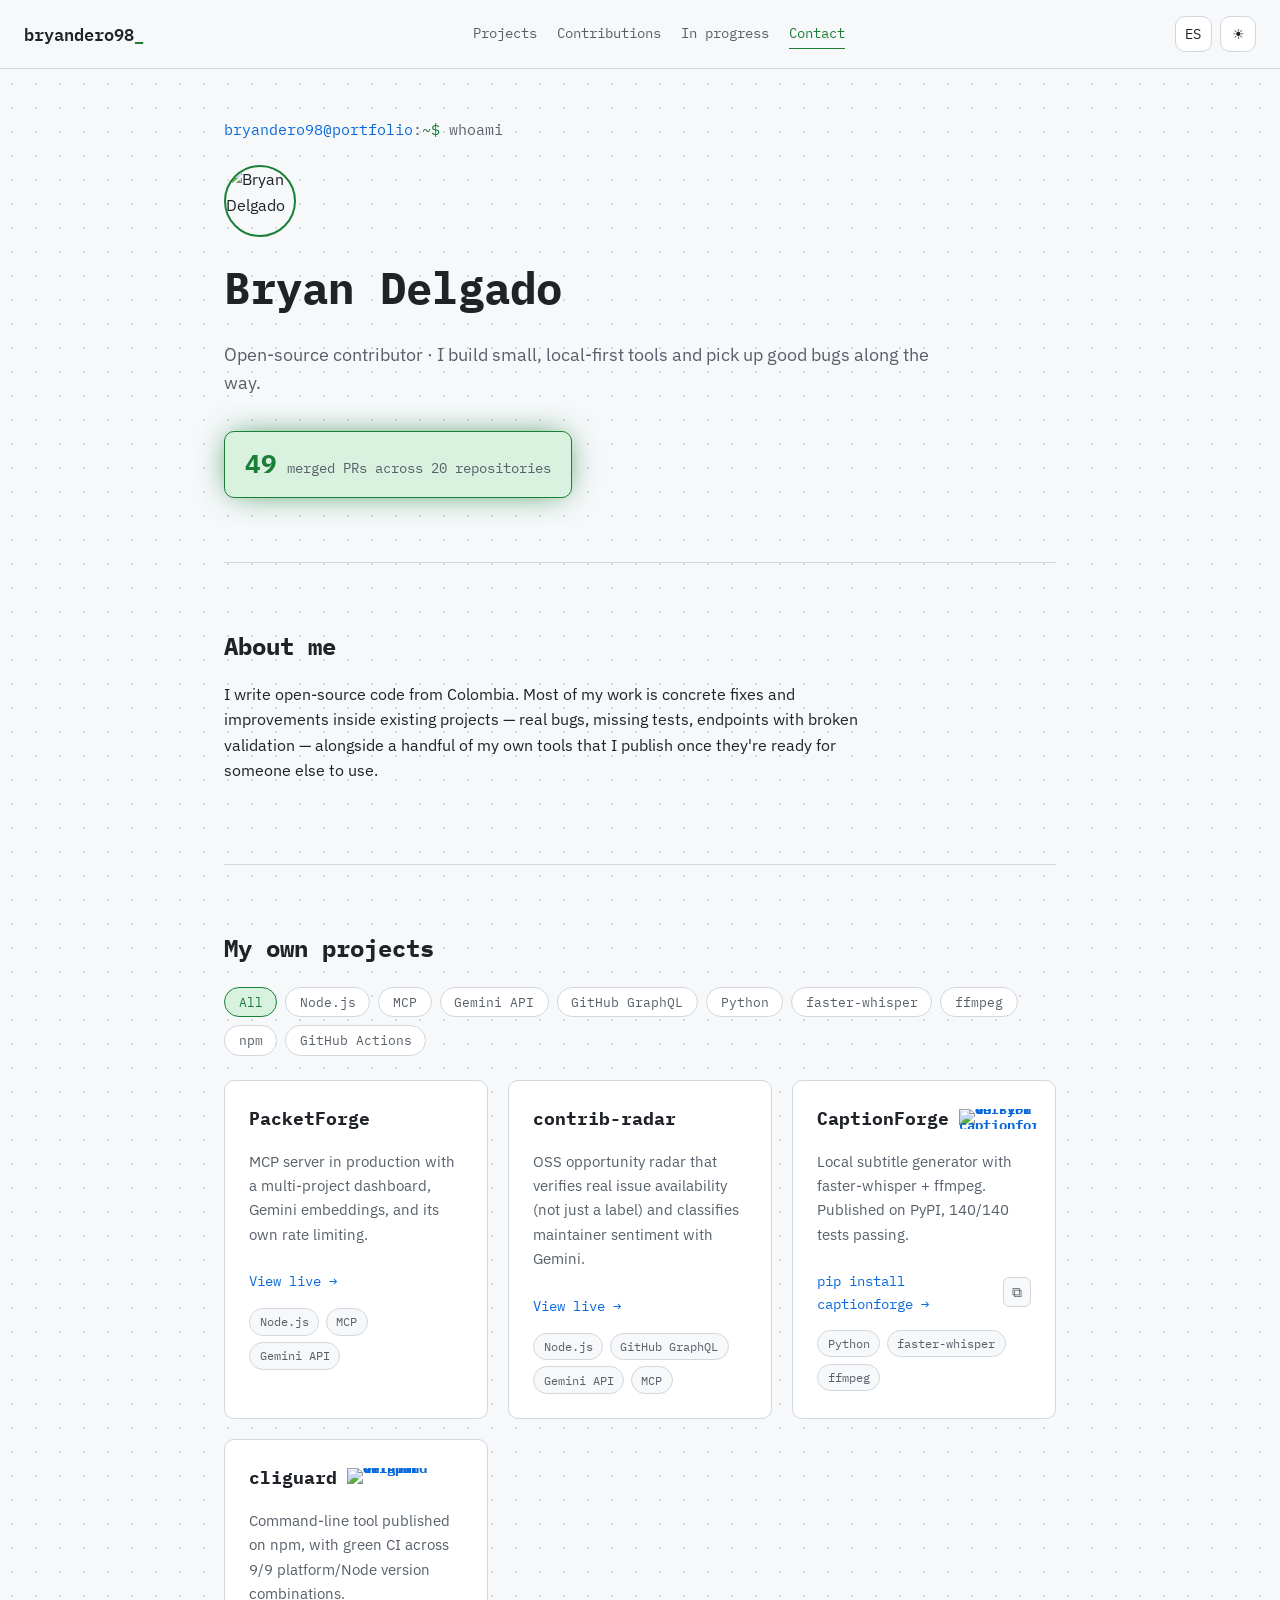
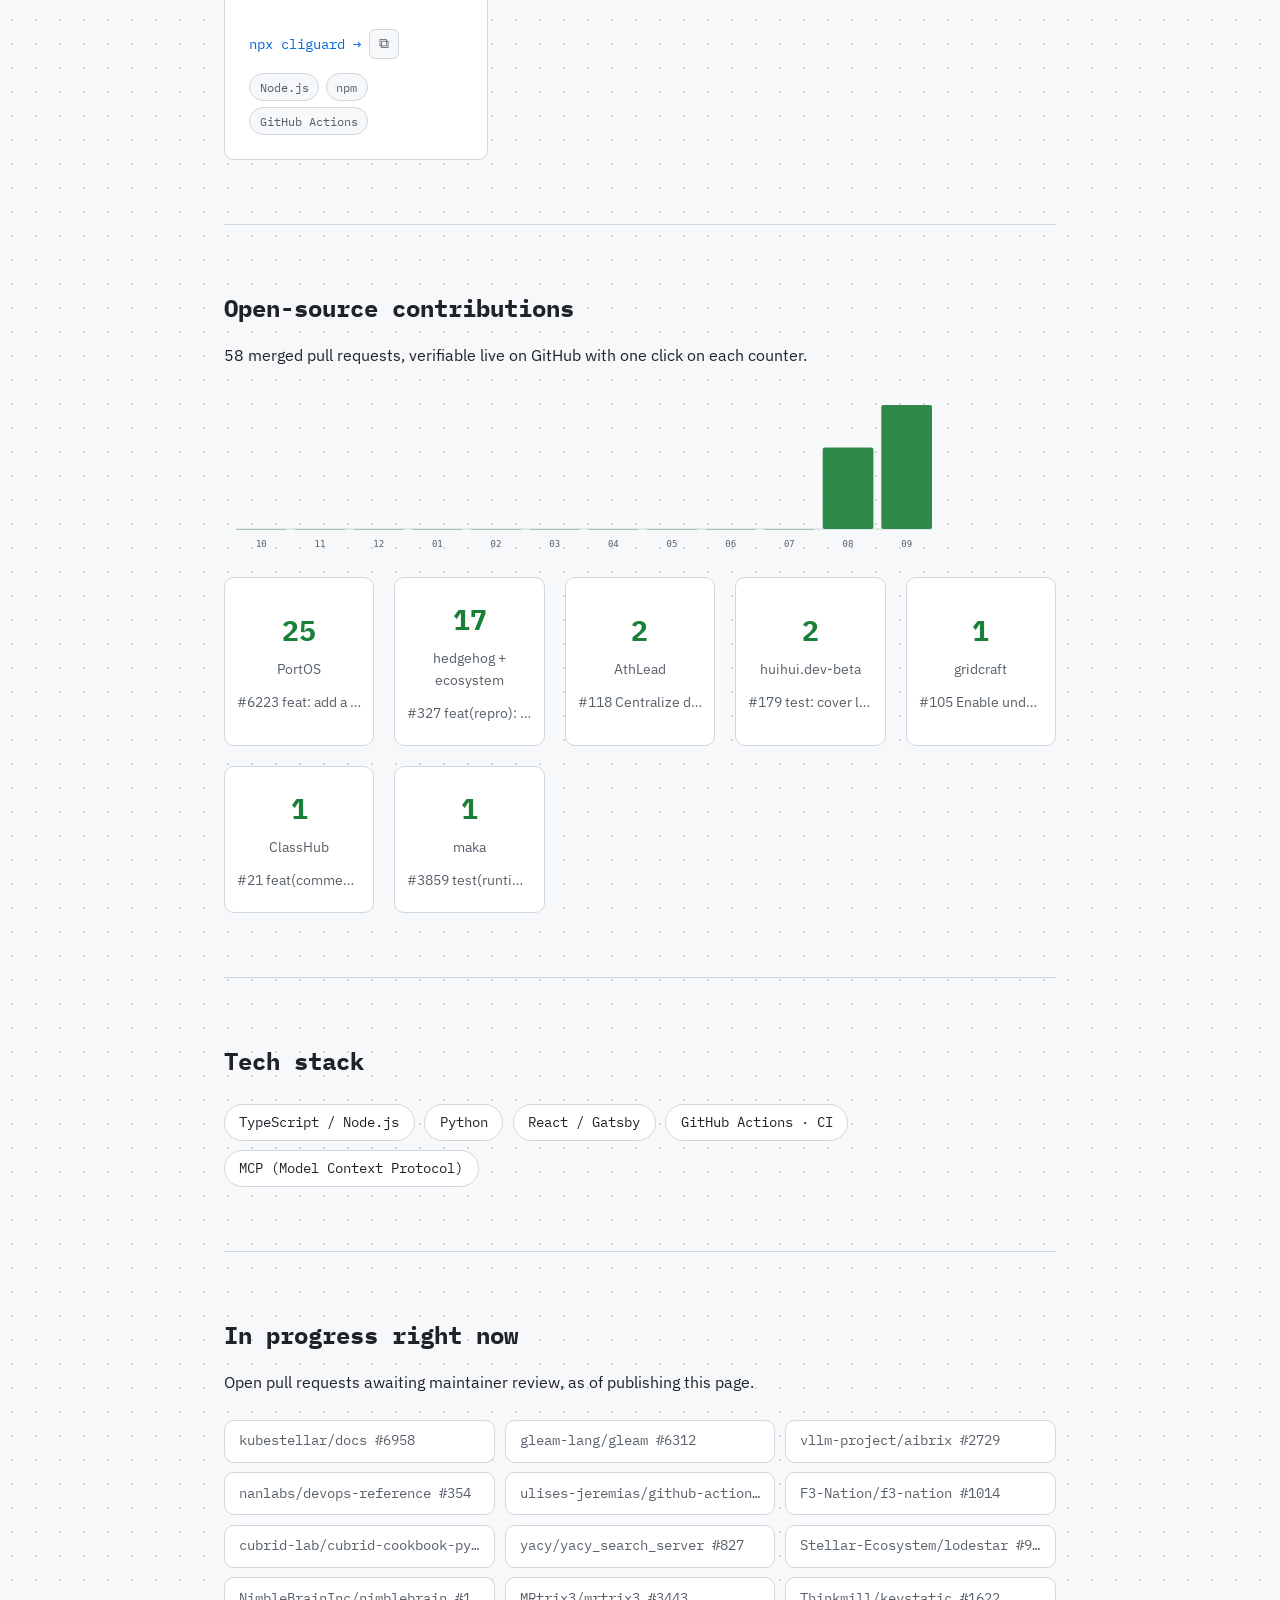
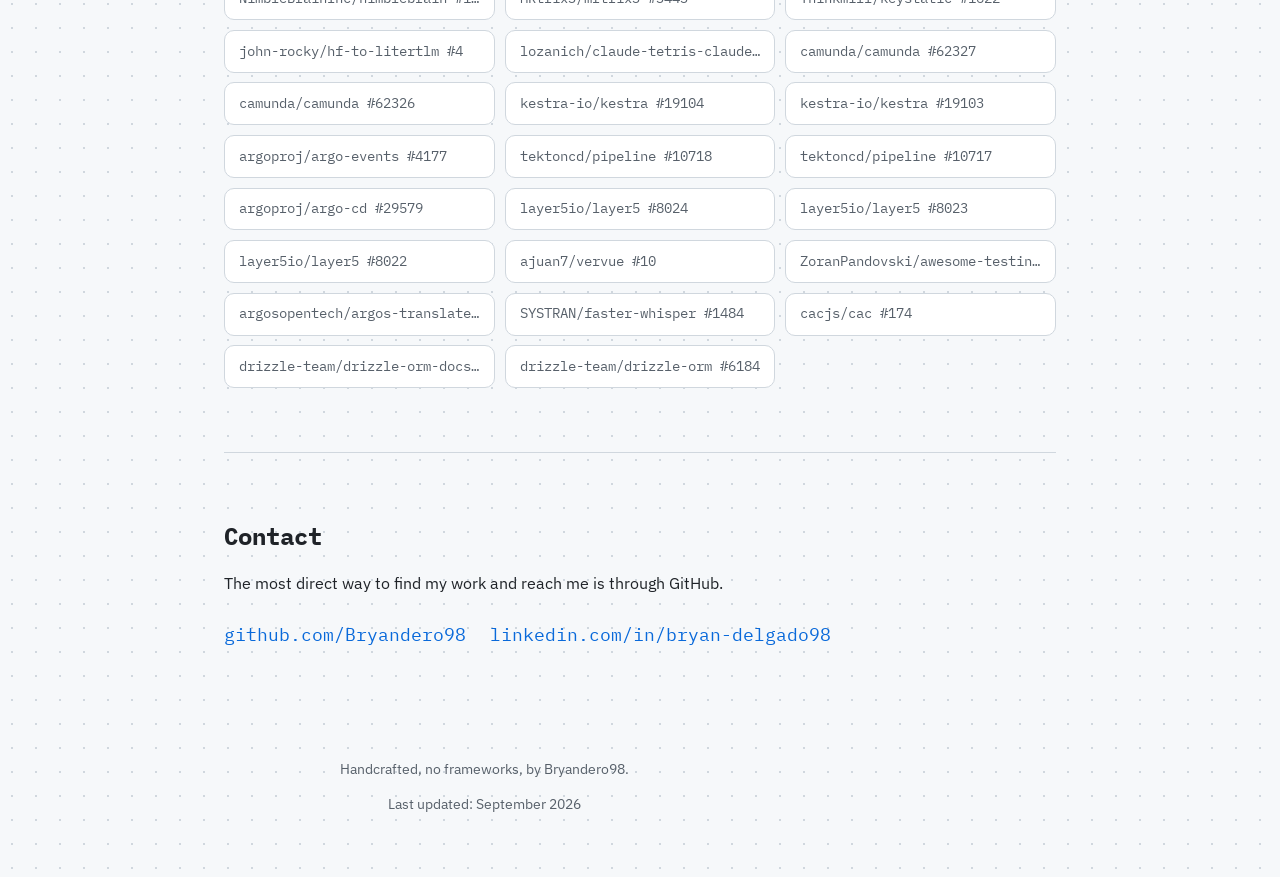
==== commit 2ace38be: "Actualizar contador de contribuciones a 58 PRs en 20 repos kubestellar/homebrew-tap#448 y kubestella" ====
--- a/index.html
+++ b/index.html
@@ -13,14 +13,14 @@
   <!-- Open Graph / vista previa al compartir el link -->
   <meta property="og:type" content="website" />
   <meta property="og:title" content="Bryan Delgado (Bryandero98) — Portafolio" />
-  <meta property="og:description" content="49 pull requests mergeados en 13 repositorios open-source, más herramientas propias publicadas." />
+  <meta property="og:description" content="58 pull requests mergeados en 20 repositorios open-source, más herramientas propias publicadas." />
   <meta property="og:url" content="https://bryandero98.github.io/" />
   <meta property="og:image" content="https://bryandero98.github.io/assets/social-card.png" />
   <meta property="og:image:width" content="1200" />
   <meta property="og:image:height" content="630" />
   <meta name="twitter:card" content="summary_large_image" />
   <meta name="twitter:title" content="Bryan Delgado (Bryandero98) — Portafolio" />
-  <meta name="twitter:description" content="49 pull requests mergeados en 13 repositorios open-source, más herramientas propias publicadas." />
+  <meta name="twitter:description" content="58 pull requests mergeados en 20 repositorios open-source, más herramientas propias publicadas." />
   <meta name="twitter:image" content="https://bryandero98.github.io/assets/social-card.png" />
 
   <!-- Datos estructurados para buscadores -->
@@ -116,7 +116,7 @@
         rel="noopener noreferrer"
       >
         <strong id="prCount">49</strong>
-        <span data-i18n="hero.counterLabel">PRs mergeados en 13 repositorios</span>
+        <span data-i18n="hero.counterLabel">PRs mergeados en 20 repositorios</span>
       </a>
     </section>
 
@@ -229,7 +229,7 @@
     <section id="contributions" class="section">
       <h2 data-i18n="contributions.heading">Contribuciones open-source</h2>
       <p data-i18n="contributions.intro">
-        49 pull requests mergeados, verificables en vivo en GitHub con un clic en cada
+        58 pull requests mergeados, verificables en vivo en GitHub con un clic en cada
         contador.
       </p>
 
@@ -303,6 +303,8 @@
         publicar esta página.
       </p>
       <ul class="pr-list" id="prList">
+        <li><a href="https://github.com/kubestellar/docs/pull/6958" target="_blank" rel="noopener noreferrer">kubestellar/docs #6958</a></li>
+        <li><a href="https://github.com/gleam-lang/gleam/pull/6312" target="_blank" rel="noopener noreferrer">gleam-lang/gleam #6312</a></li>
         <li><a href="https://github.com/vllm-project/aibrix/pull/2729" target="_blank" rel="noopener noreferrer">vllm-project/aibrix #2729</a></li>
         <li><a href="https://github.com/nanlabs/devops-reference/pull/354" target="_blank" rel="noopener noreferrer">nanlabs/devops-reference #354</a></li>
         <li><a href="https://github.com/ulises-jeremias/github-actions-aur-publish/pull/17" target="_blank" rel="noopener noreferrer">ulises-jeremias/github-actions-aur-publish #17</a></li>
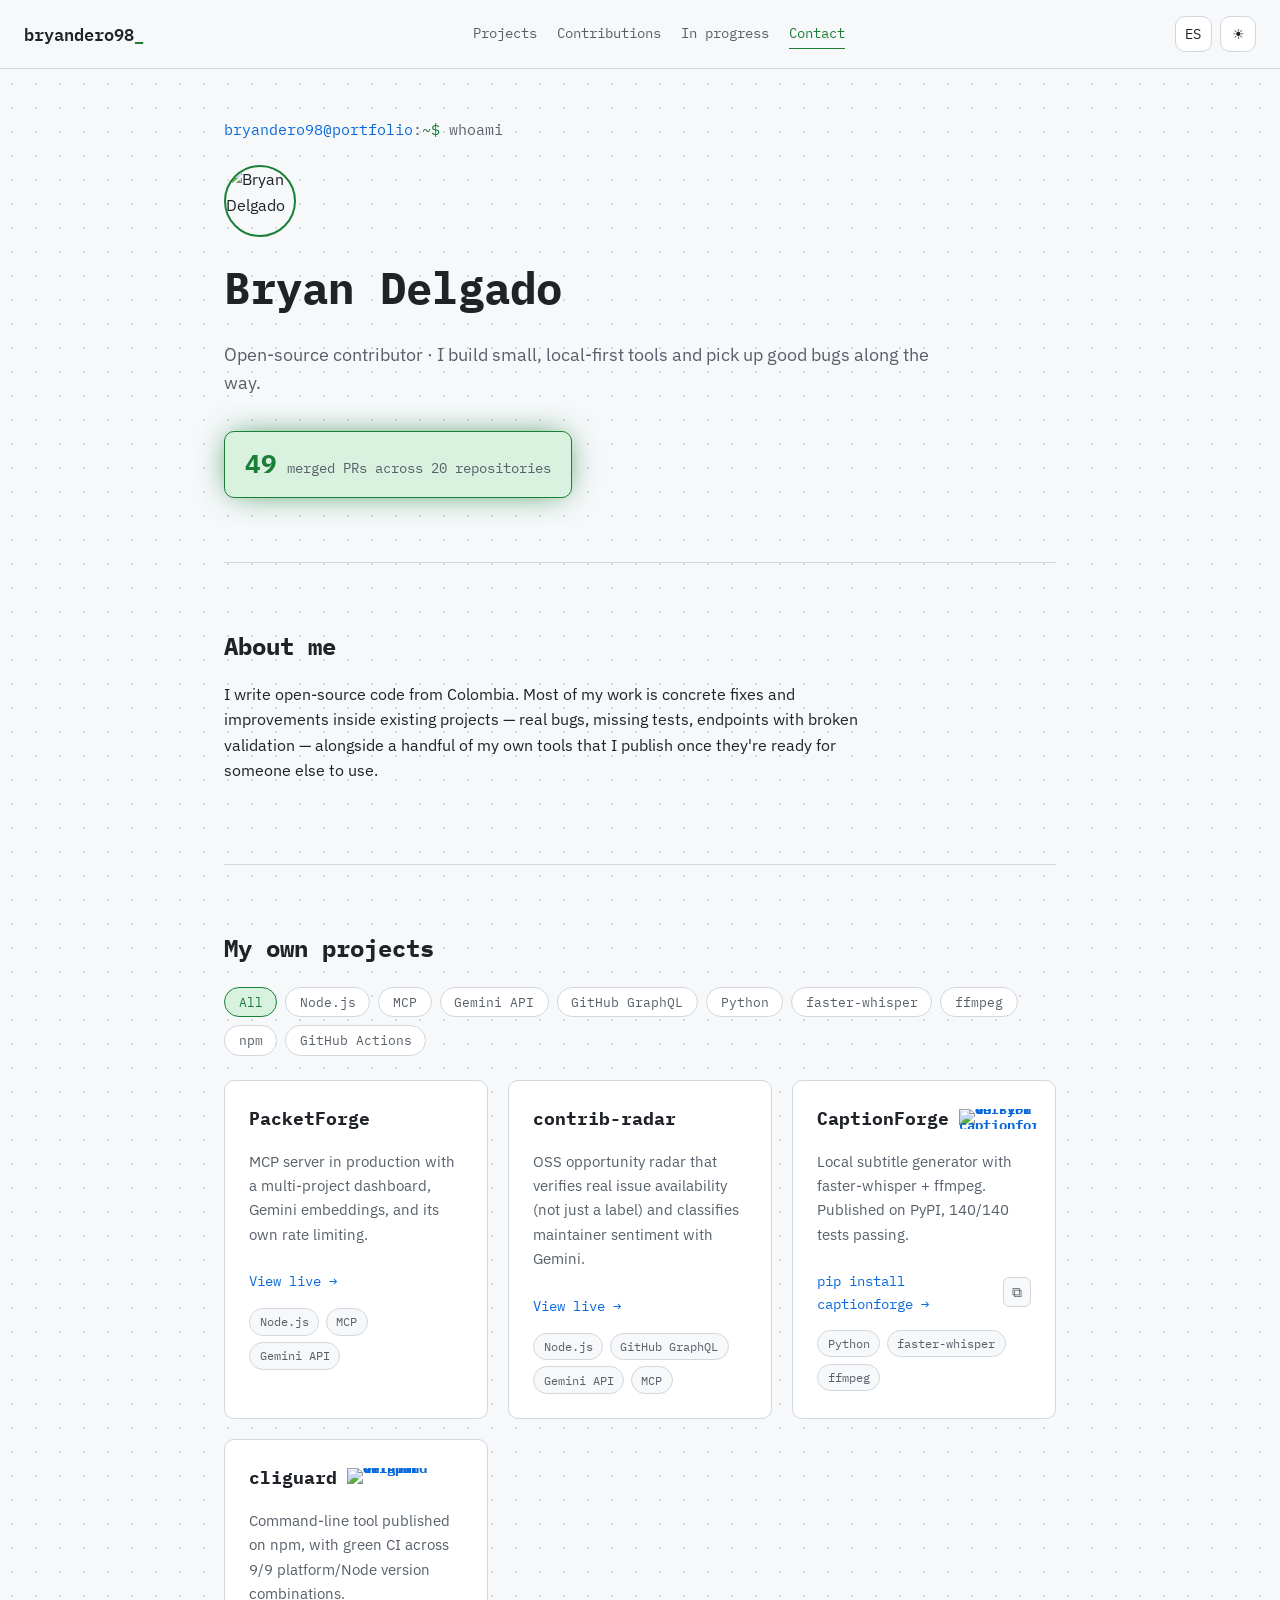
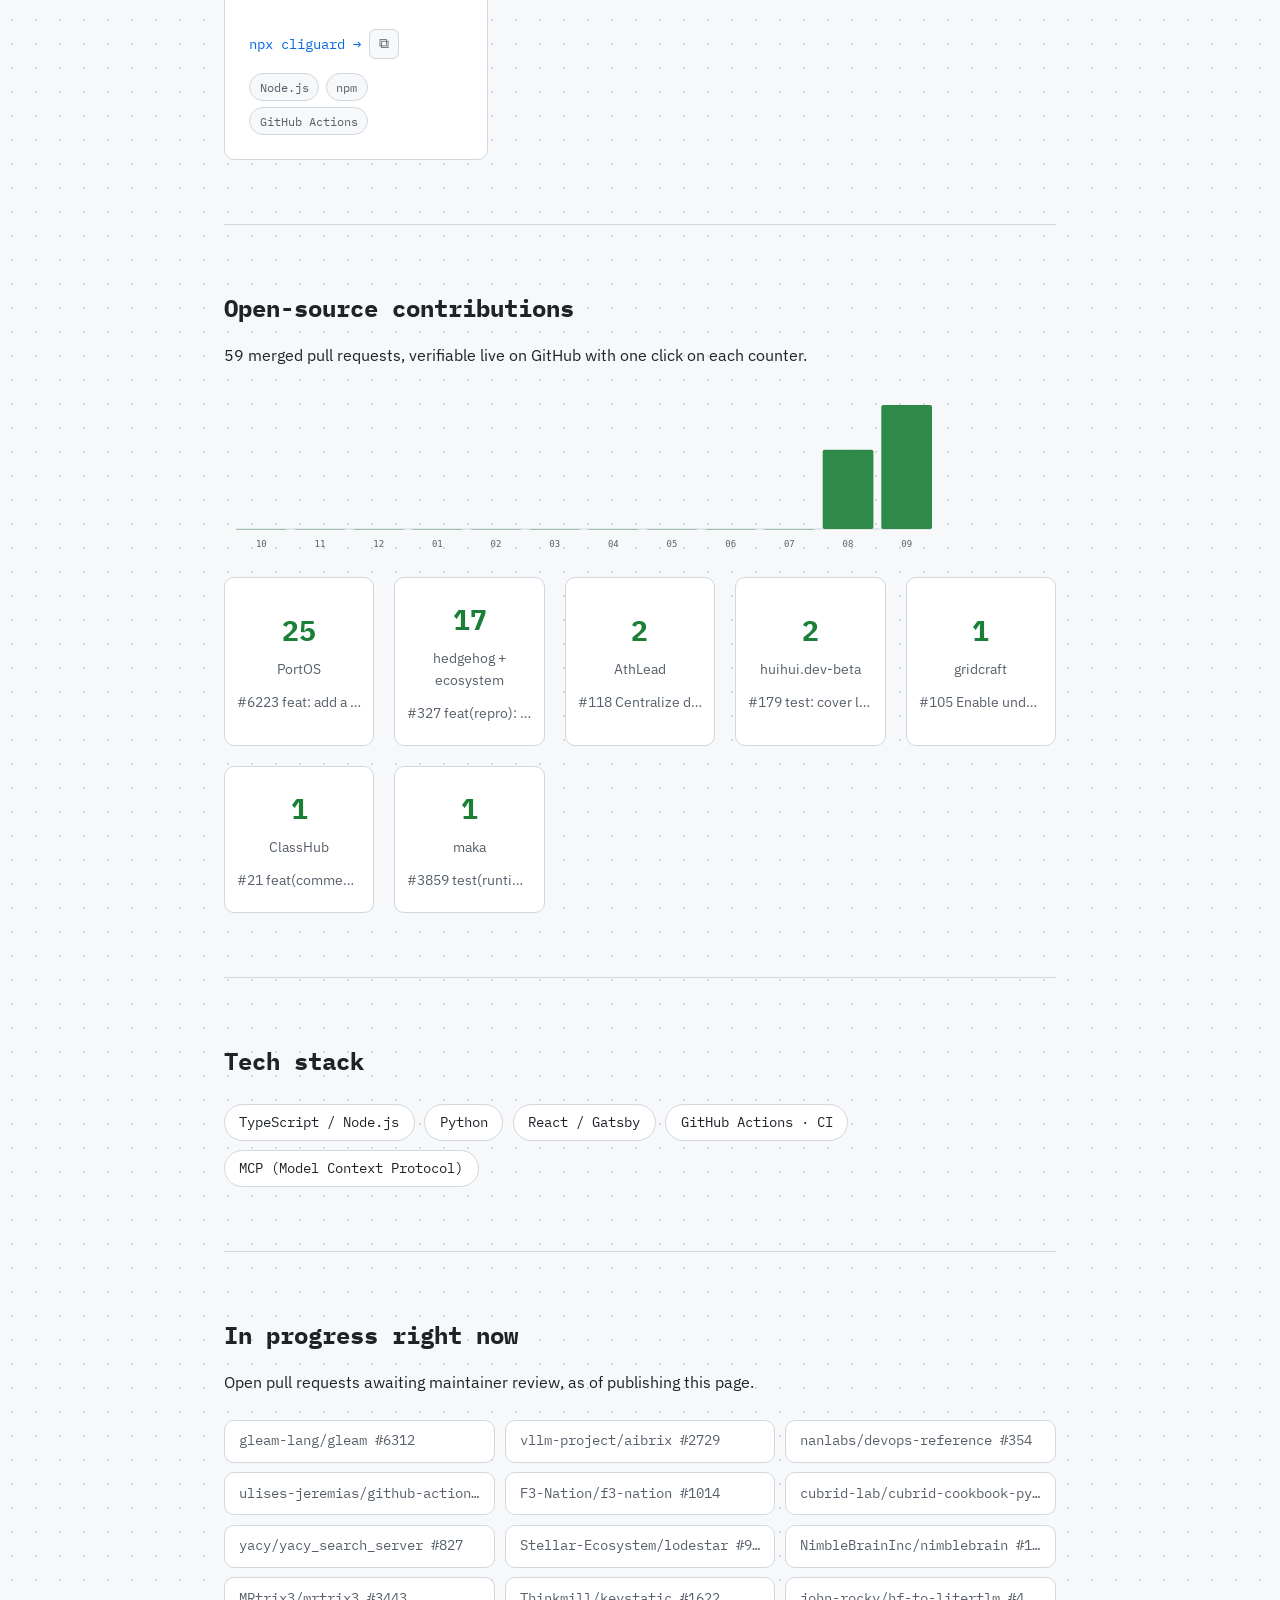
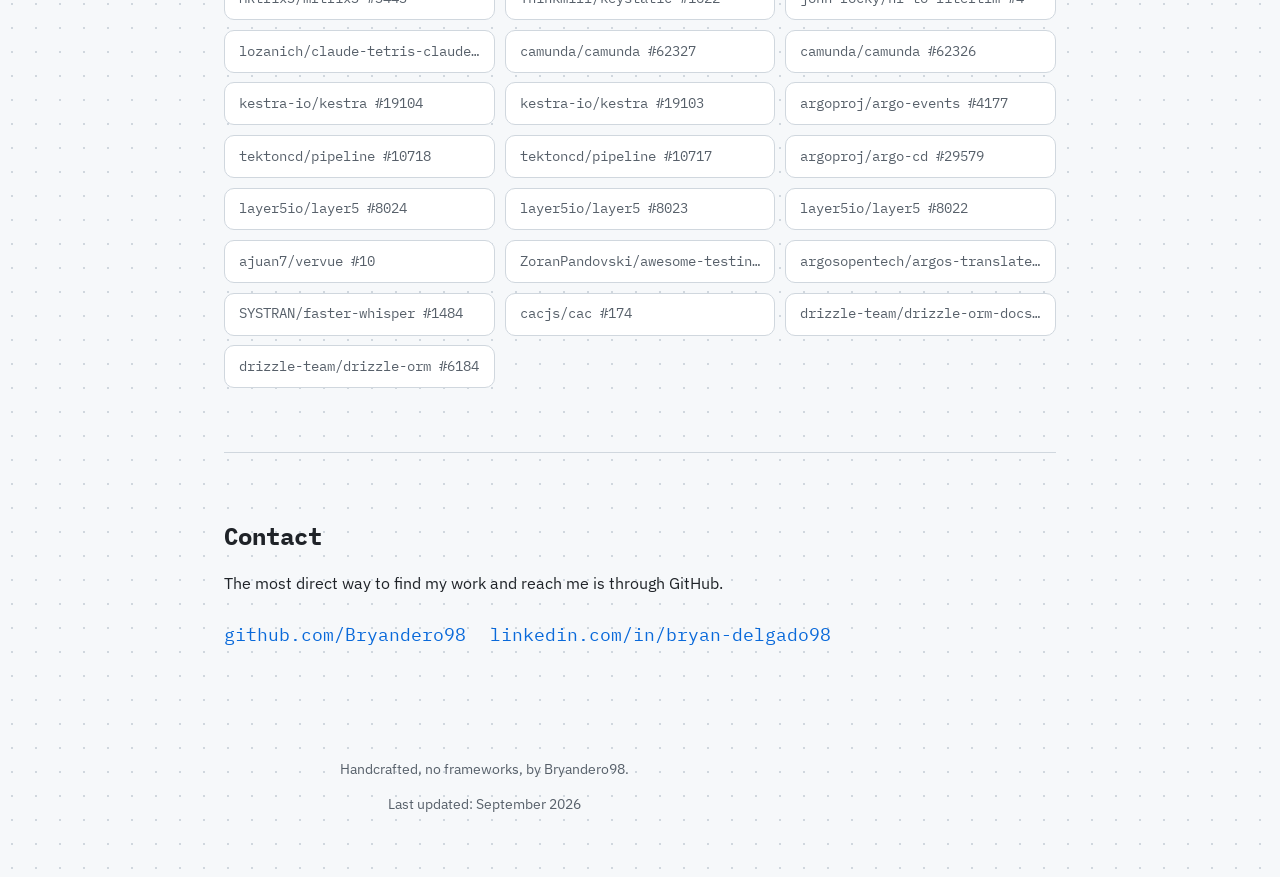
==== commit ee5c613c: "Corregir contador a 59 PRs (docs#6958 se mergió en el ínterin) Regenerar contributions.json capturó " ====
--- a/index.html
+++ b/index.html
@@ -13,14 +13,14 @@
   <!-- Open Graph / vista previa al compartir el link -->
   <meta property="og:type" content="website" />
   <meta property="og:title" content="Bryan Delgado (Bryandero98) — Portafolio" />
-  <meta property="og:description" content="58 pull requests mergeados en 20 repositorios open-source, más herramientas propias publicadas." />
+  <meta property="og:description" content="59 pull requests mergeados en 20 repositorios open-source, más herramientas propias publicadas." />
   <meta property="og:url" content="https://bryandero98.github.io/" />
   <meta property="og:image" content="https://bryandero98.github.io/assets/social-card.png" />
   <meta property="og:image:width" content="1200" />
   <meta property="og:image:height" content="630" />
   <meta name="twitter:card" content="summary_large_image" />
   <meta name="twitter:title" content="Bryan Delgado (Bryandero98) — Portafolio" />
-  <meta name="twitter:description" content="58 pull requests mergeados en 20 repositorios open-source, más herramientas propias publicadas." />
+  <meta name="twitter:description" content="59 pull requests mergeados en 20 repositorios open-source, más herramientas propias publicadas." />
   <meta name="twitter:image" content="https://bryandero98.github.io/assets/social-card.png" />
 
   <!-- Datos estructurados para buscadores -->
@@ -229,7 +229,7 @@
     <section id="contributions" class="section">
       <h2 data-i18n="contributions.heading">Contribuciones open-source</h2>
       <p data-i18n="contributions.intro">
-        58 pull requests mergeados, verificables en vivo en GitHub con un clic en cada
+        59 pull requests mergeados, verificables en vivo en GitHub con un clic en cada
         contador.
       </p>
 
@@ -303,7 +303,6 @@
         publicar esta página.
       </p>
       <ul class="pr-list" id="prList">
-        <li><a href="https://github.com/kubestellar/docs/pull/6958" target="_blank" rel="noopener noreferrer">kubestellar/docs #6958</a></li>
         <li><a href="https://github.com/gleam-lang/gleam/pull/6312" target="_blank" rel="noopener noreferrer">gleam-lang/gleam #6312</a></li>
         <li><a href="https://github.com/vllm-project/aibrix/pull/2729" target="_blank" rel="noopener noreferrer">vllm-project/aibrix #2729</a></li>
         <li><a href="https://github.com/nanlabs/devops-reference/pull/354" target="_blank" rel="noopener noreferrer">nanlabs/devops-reference #354</a></li>
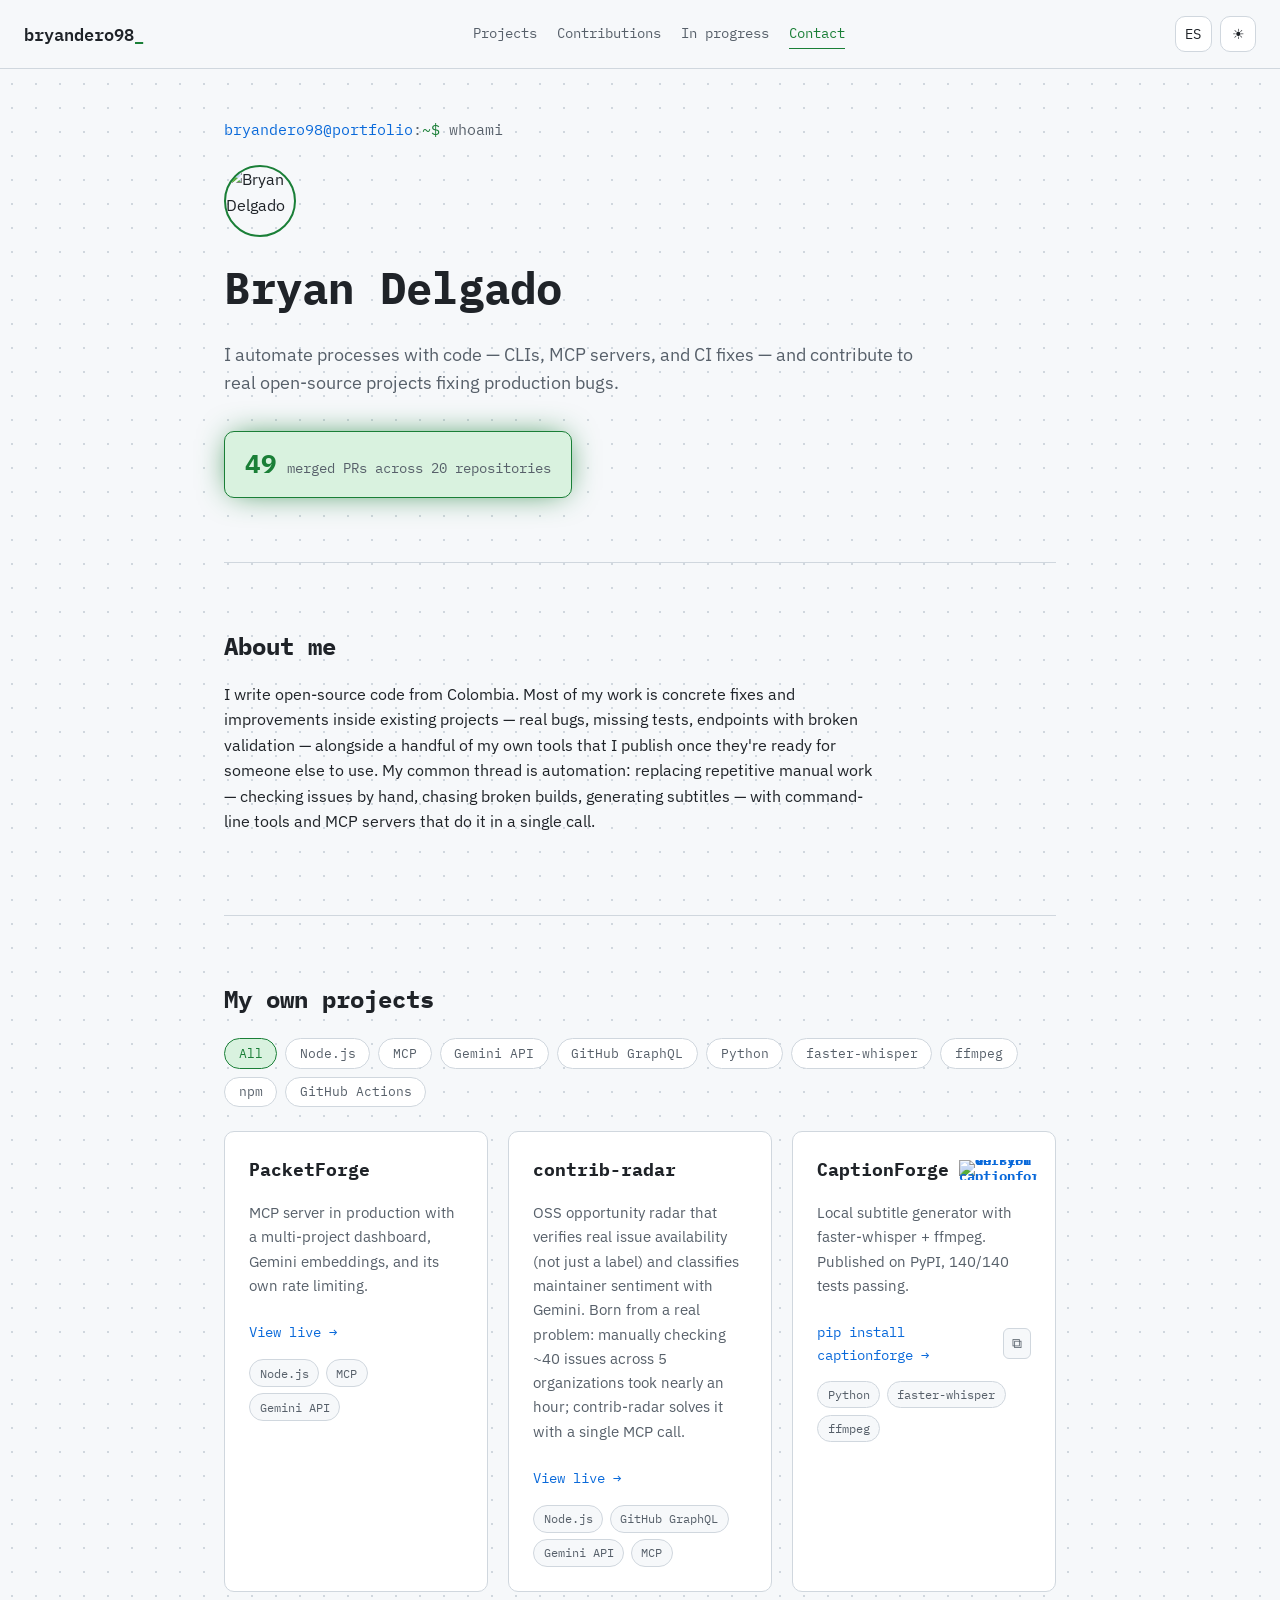
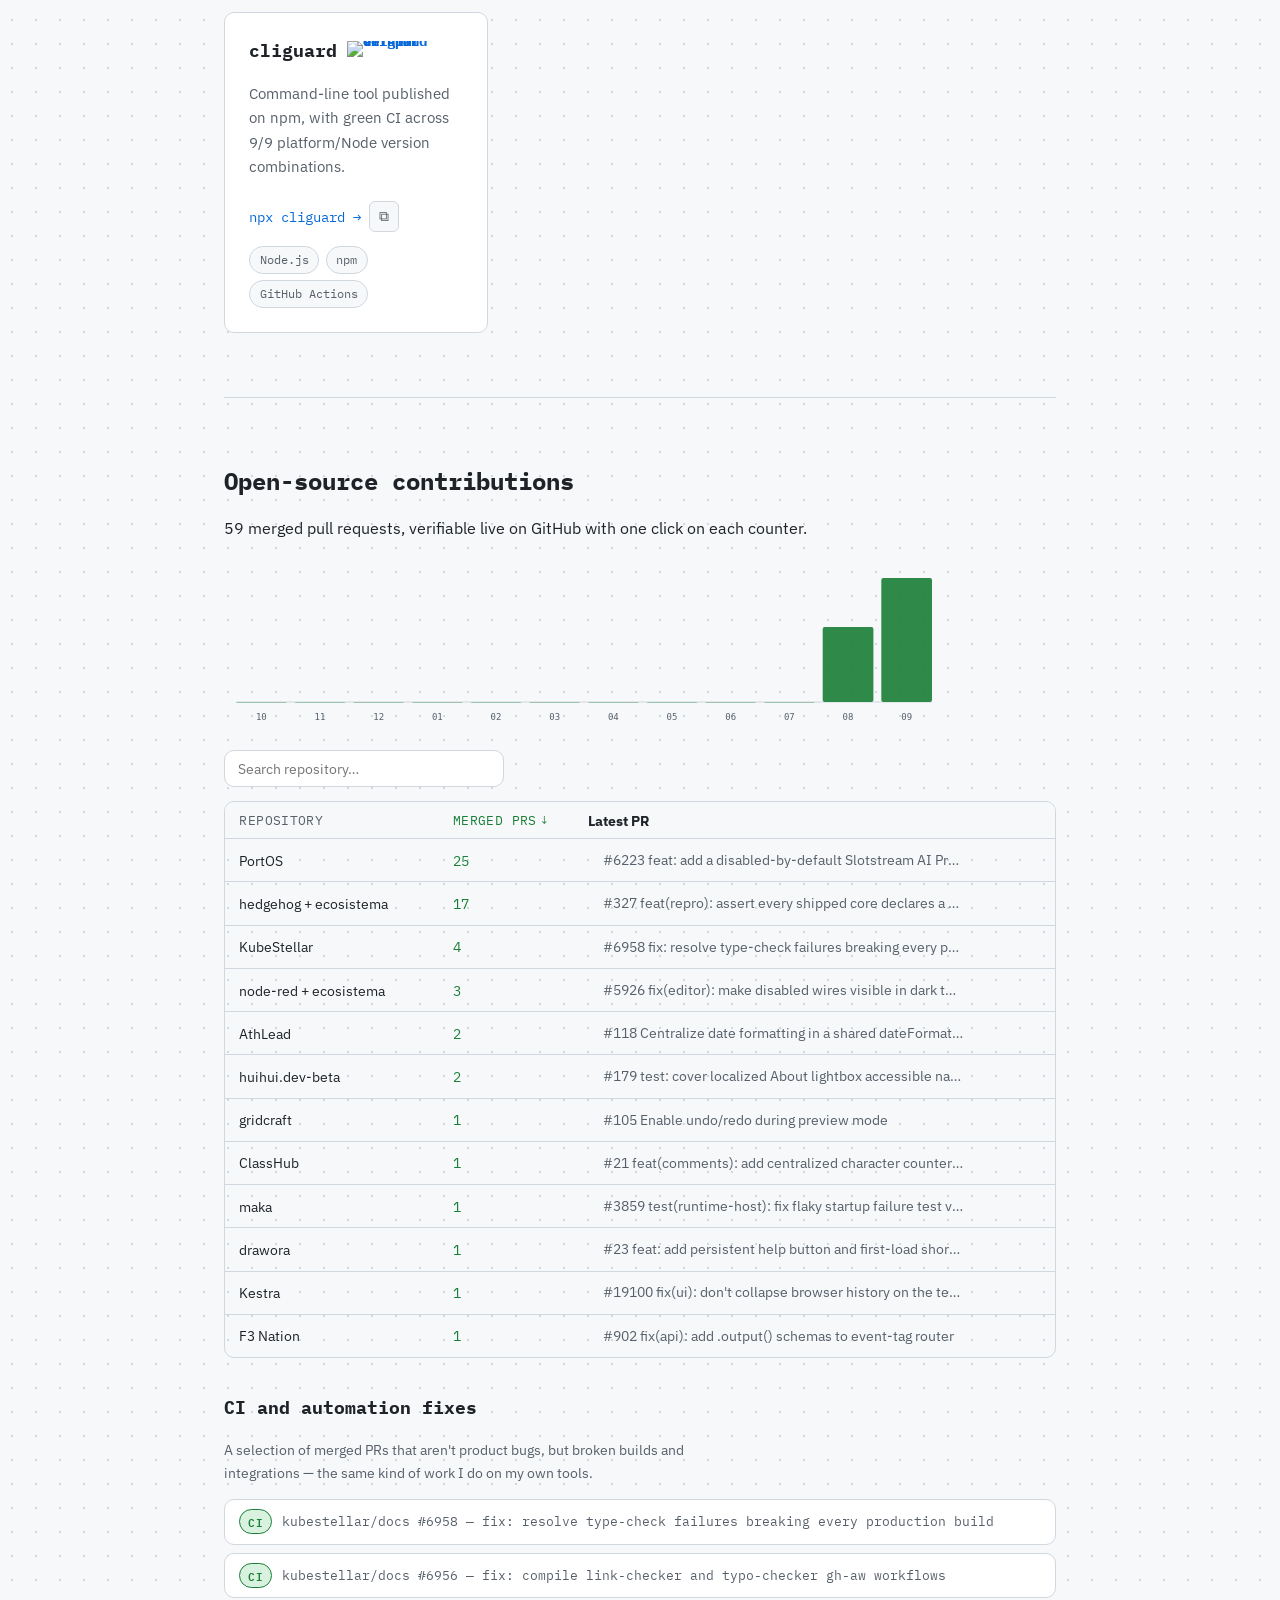
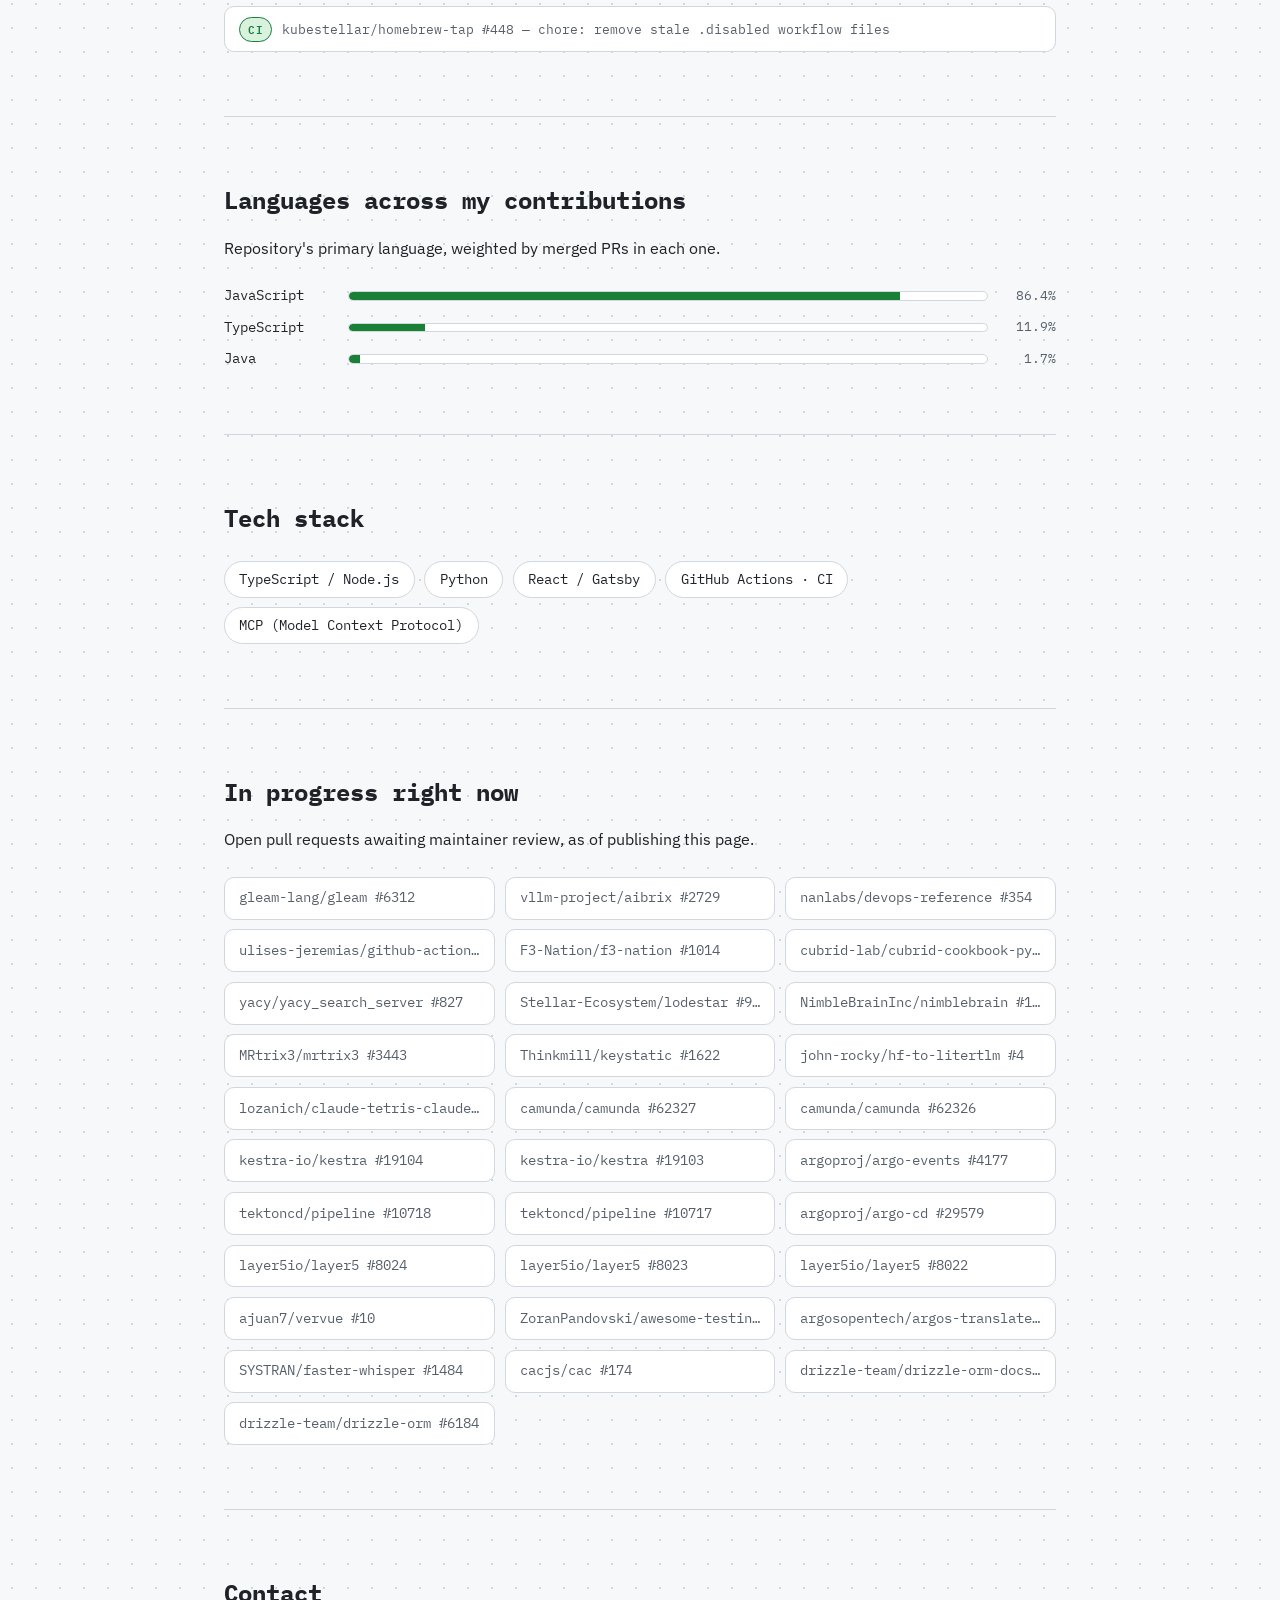
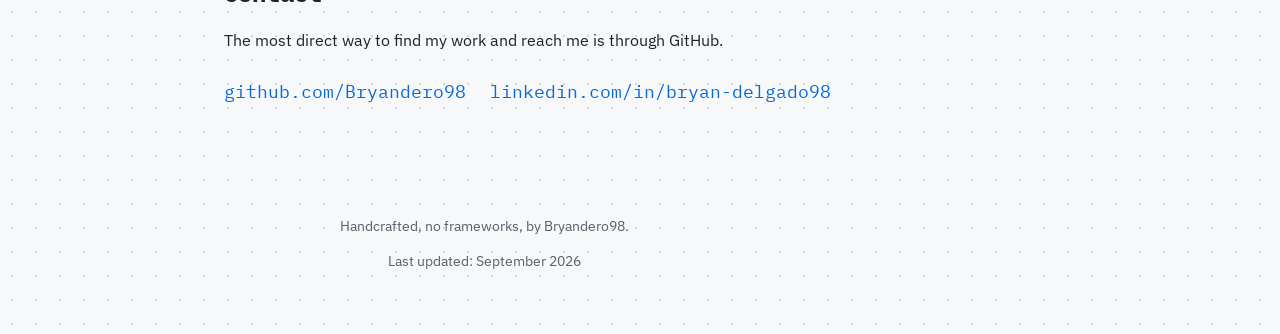
==== commit 17da77a2: "feat: portfolio automation narrative, dynamic contributions table, language breakdown Five improveme" ====
--- a/index.html
+++ b/index.html
@@ -107,7 +107,7 @@
       </span>
       <h1 data-i18n="hero.title">Bryan Delgado</h1>
       <p class="tagline" data-i18n="hero.tagline">
-        Contribuidor open-source · construyo herramientas pequeñas y locales, y voy resolviendo buenos issues por el camino.
+        Automatizo procesos con código — CLIs, servidores MCP y arreglos de CI — y contribuyo en proyectos open-source reales resolviendo bugs de producción.
       </p>
       <a
         class="counter-badge"
@@ -128,7 +128,10 @@
         correcciones y mejoras concretas dentro de proyectos ya existentes — bugs
         reales, tests que faltaban, endpoints mal validados — y, en paralelo, un puñado
         de herramientas propias que publico cuando quedan listas para que alguien más
-        las use.
+        las use. Mi hilo conductor es la automatización: reemplazar procesos manuales
+        repetitivos — verificar issues a mano, revisar builds rotos, generar
+        subtítulos — por herramientas de línea de comandos y servidores MCP que hacen
+        ese trabajo en una sola llamada.
       </p>
     </section>
 
@@ -161,7 +164,9 @@
           <p data-i18n="projects.contribradar.desc">
             Radar de oportunidades OSS que verifica disponibilidad real de
             issues (no solo por etiqueta) y clasifica el sentimiento del
-            mantenedor con Gemini.
+            mantenedor con Gemini. Nació de un problema real: verificar a
+            mano ~40 issues en 5 organizaciones tomaba cerca de una hora;
+            contrib-radar lo resuelve con una sola llamada MCP.
           </p>
           <a href="https://contrib-radar.onrender.com" target="_blank" rel="noopener noreferrer" data-i18n="projects.contribradar.cta">
             Ver en vivo →
@@ -243,43 +248,74 @@
         loading="lazy"
       />
 
-      <div class="card-grid contributions-grid" id="contributionsGrid">
-
-        <a class="contrib-card" data-repo-key="portos" href="https://github.com/atomantic/PortOS/pulls?q=is%3Apr+is%3Amerged+author%3ABryandero98" target="_blank" rel="noopener noreferrer">
-          <strong>25</strong>
-          <span>PortOS</span>
-        </a>
-
-        <a class="contrib-card" data-repo-key="hedgehog" href="https://github.com/search?q=is%3Apr+is%3Amerged+author%3ABryandero98+org%3Askyf0xx&type=pullrequests" target="_blank" rel="noopener noreferrer">
-          <strong>17</strong>
-          <span data-i18n="contributions.hedgehog.label">hedgehog + ecosistema</span>
-        </a>
-
-        <a class="contrib-card" data-repo-key="athlead" href="https://github.com/Harsh-vardhan09/AthLead/pulls?q=is%3Apr+is%3Amerged+author%3ABryandero98" target="_blank" rel="noopener noreferrer">
-          <strong>2</strong>
-          <span>AthLead</span>
-        </a>
-
-        <a class="contrib-card" data-repo-key="huihui" href="https://github.com/chiffon-0504/huihui.dev-beta/pulls?q=is%3Apr+is%3Amerged+author%3ABryandero98" target="_blank" rel="noopener noreferrer">
-          <strong>2</strong>
-          <span>huihui.dev-beta</span>
-        </a>
-
-        <a class="contrib-card" data-repo-key="gridcraft" href="https://github.com/Rohan-Shridhar/gridcraft/pulls?q=is%3Apr+is%3Amerged+author%3ABryandero98" target="_blank" rel="noopener noreferrer">
-          <strong>1</strong>
-          <span>gridcraft</span>
-        </a>
-
-        <a class="contrib-card" data-repo-key="classhub" href="https://github.com/Hanu2908/ClassHub/pulls?q=is%3Apr+is%3Amerged+author%3ABryandero98" target="_blank" rel="noopener noreferrer">
-          <strong>1</strong>
-          <span>ClassHub</span>
-        </a>
-
-        <a class="contrib-card" data-repo-key="maka" href="https://github.com/apache/maka/pulls?q=is%3Apr+is%3Amerged+author%3ABryandero98" target="_blank" rel="noopener noreferrer">
-          <strong>1</strong>
-          <span>maka</span>
-        </a>
-
+      <div class="contrib-controls">
+        <input
+          type="search"
+          id="contribSearch"
+          class="contrib-search"
+          data-i18n-attr="placeholder:contributions.searchPlaceholder;aria-label:contributions.searchPlaceholder"
+          placeholder="Buscar repositorio…"
+          aria-label="Buscar repositorio"
+        />
+      </div>
+      <div class="table-wrap">
+        <table class="contrib-table" id="contribTable">
+          <thead>
+            <tr>
+              <th scope="col">
+                <button type="button" class="sort-btn" data-sort="label" data-i18n="contributions.table.repo">Repositorio</button>
+              </th>
+              <th scope="col">
+                <button type="button" class="sort-btn active" data-sort="count" data-sort-dir="desc" data-i18n="contributions.table.prs">PRs mergeados</button>
+              </th>
+              <th scope="col" data-i18n="contributions.table.latest">Último PR</th>
+            </tr>
+          </thead>
+          <tbody id="contribTableBody">
+            <!-- Poblada por script.js a partir de data/contributions.json -->
+          </tbody>
+        </table>
+        <p class="contrib-empty" id="contribEmpty" hidden data-i18n="contributions.table.empty">
+          Ningún repositorio coincide con la búsqueda.
+        </p>
+      </div>
+
+      <h3 class="subheading" data-i18n="contributions.automation.heading">Arreglos de CI y automatización</h3>
+      <p class="subheading-intro" data-i18n="contributions.automation.intro">
+        Una selección de PRs mergeados que no son bugs de producto, sino builds e
+        integraciones rotas — el mismo tipo de trabajo que hago en mis propias
+        herramientas.
+      </p>
+      <ul class="highlight-list">
+        <li>
+          <a href="https://github.com/kubestellar/docs/pull/6958" target="_blank" rel="noopener noreferrer">
+            <span class="chip-automation" data-i18n="contributions.automation.tag">CI</span>
+            kubestellar/docs #6958 — fix: resolve type-check failures breaking every production build
+          </a>
+        </li>
+        <li>
+          <a href="https://github.com/kubestellar/docs/pull/6956" target="_blank" rel="noopener noreferrer">
+            <span class="chip-automation" data-i18n="contributions.automation.tag">CI</span>
+            kubestellar/docs #6956 — fix: compile link-checker and typo-checker gh-aw workflows
+          </a>
+        </li>
+        <li>
+          <a href="https://github.com/kubestellar/homebrew-tap/pull/448" target="_blank" rel="noopener noreferrer">
+            <span class="chip-automation" data-i18n="contributions.automation.tag">CI</span>
+            kubestellar/homebrew-tap #448 — chore: remove stale .disabled workflow files
+          </a>
+        </li>
+      </ul>
+    </section>
+
+    <!-- ===== LENGUAJES ===== -->
+    <section id="languages" class="section">
+      <h2 data-i18n="languages.heading">Lenguajes en mis contribuciones</h2>
+      <p data-i18n="languages.intro">
+        Lenguaje principal del repositorio, ponderado por PRs mergeados en cada uno.
+      </p>
+      <div class="lang-bars" id="langBars">
+        <!-- Poblada por script.js a partir de data/contributions.json -->
       </div>
     </section>
 
--- a/styles.css
+++ b/styles.css
@@ -479,17 +479,6 @@
   margin-top: 1.5rem;
 }
 
-.contrib-latest {
-  display: block;
-  margin-top: 0.35rem;
-  font-size: 0.7rem;
-  color: var(--text-muted);
-  white-space: nowrap;
-  overflow: hidden;
-  text-overflow: ellipsis;
-  max-width: 100%;
-}
-
 .badge-link {
   margin-top: 0 !important;
   line-height: 0;
@@ -535,44 +524,223 @@
   color: var(--accent);
 }
 
-/* ===== Contributions ===== */
-.contributions-grid {
-  grid-template-columns: repeat(auto-fill, minmax(150px, 1fr));
-}
-
-.contrib-card {
-  display: flex;
-  flex-direction: column;
+/* ===== Tabla de contribuciones ===== */
+.contrib-controls {
+  margin-top: 1.5rem;
+}
+
+.contrib-search {
+  width: 100%;
+  max-width: 280px;
+  font-family: var(--font-sans);
+  font-size: 0.9rem;
+  color: var(--text);
+  background: var(--bg-elevated);
+  border: 1px solid var(--border);
+  border-radius: var(--radius);
+  padding: 0.5rem 0.8rem;
+  transition: border-color var(--transition);
+}
+
+.contrib-search:focus-visible {
+  outline: none;
+  border-color: var(--accent);
+}
+
+.table-wrap {
+  margin-top: 0.9rem;
+  overflow-x: auto;
+  border: 1px solid var(--border);
+  border-radius: var(--radius);
+}
+
+.contrib-table {
+  width: 100%;
+  border-collapse: collapse;
+  font-size: 0.9rem;
+}
+
+.contrib-table th,
+.contrib-table td {
+  padding: 0.6rem 0.9rem;
+  text-align: left;
+  border-bottom: 1px solid var(--border);
+}
+
+.contrib-table tbody tr:last-child td {
+  border-bottom: none;
+}
+
+.contrib-table thead th {
+  background: var(--bg);
+  padding: 0;
+}
+
+.sort-btn {
+  width: 100%;
+  display: flex;
   align-items: center;
-  justify-content: center;
-  gap: 0.35rem;
+  gap: 0.3rem;
+  font-family: var(--font-mono);
+  font-size: 0.8rem;
+  text-transform: uppercase;
+  letter-spacing: 0.03em;
+  color: var(--text-muted);
+  background: none;
+  border: none;
+  padding: 0.6rem 0.9rem;
+  cursor: pointer;
+  transition: color var(--transition);
+}
+
+.sort-btn:hover,
+.sort-btn.active {
+  color: var(--accent);
+}
+
+.sort-btn.active::after {
+  content: attr(data-sort-dir);
+  font-size: 0.7rem;
+}
+
+.sort-btn[data-sort-dir="asc"]::after {
+  content: "↑";
+}
+
+.sort-btn[data-sort-dir="desc"]::after {
+  content: "↓";
+}
+
+.contrib-table a {
+  color: var(--text);
+  text-decoration: none;
+}
+
+.contrib-table a:hover {
+  color: var(--accent-2);
+  text-decoration: underline;
+}
+
+.contrib-count {
+  font-family: var(--font-mono);
+  font-variant-numeric: tabular-nums;
+  color: var(--accent);
+}
+
+.contrib-latest-cell a {
+  display: inline-block;
+  max-width: 360px;
+  white-space: nowrap;
+  overflow: hidden;
+  text-overflow: ellipsis;
+  vertical-align: bottom;
+  font-size: 0.85rem;
+  color: var(--text-muted);
+}
+
+.contrib-empty {
+  margin: 0;
+  padding: 1rem 0.9rem;
+  color: var(--text-muted);
+  font-size: 0.9rem;
+}
+
+/* ===== Highlights de CI/automatización ===== */
+.subheading {
+  margin-top: 2.25rem;
+  font-size: 1.1rem;
+  color: var(--text);
+}
+
+.subheading-intro {
+  color: var(--text-muted);
+  font-size: 0.9rem;
+  margin-top: 0.25rem;
+}
+
+.highlight-list {
+  list-style: none;
+  padding: 0;
+  margin: 0.9rem 0 0 0;
+  display: grid;
+  gap: 0.5rem;
+}
+
+.highlight-list li {
+  border: 1px solid var(--border);
+  border-radius: var(--radius);
   background: var(--bg-elevated);
-  border: 1px solid var(--border);
-  border-radius: var(--radius);
-  padding: 1.25rem 0.75rem;
+}
+
+.highlight-list a {
+  display: flex;
+  align-items: center;
+  gap: 0.6rem;
+  padding: 0.6rem 0.9rem;
+  color: var(--text-muted);
+  font-family: var(--font-mono);
+  font-size: 0.82rem;
   text-decoration: none;
-  color: var(--text);
-  text-align: center;
-  transition:
-    transform var(--transition),
-    border-color var(--transition);
-}
-
-.contrib-card:hover {
-  transform: translateY(-3px);
-  border-color: var(--accent);
-}
-
-.contrib-card strong {
-  font-family: var(--font-mono);
-  font-size: 1.75rem;
-  color: var(--accent);
+}
+
+.highlight-list a:hover {
+  color: var(--text);
+}
+
+.chip-automation {
+  flex-shrink: 0;
+  font-family: var(--font-mono);
+  font-size: 0.7rem;
+  font-weight: 600;
+  letter-spacing: 0.03em;
+  color: var(--accent);
+  background: var(--accent-soft);
+  border: 1px solid var(--accent);
+  border-radius: 999px;
+  padding: 0.15rem 0.5rem;
+}
+
+/* ===== Lenguajes ===== */
+.lang-bars {
+  display: grid;
+  gap: 0.6rem;
+  margin-top: 1.5rem;
+}
+
+.lang-bar {
+  display: grid;
+  grid-template-columns: 7rem 1fr 3.5rem;
+  align-items: center;
+  gap: 0.75rem;
+}
+
+.lang-bar-label {
+  font-family: var(--font-mono);
+  font-size: 0.85rem;
+  color: var(--text);
+}
+
+.lang-bar-track {
+  height: 0.6rem;
+  background: var(--bg-elevated);
+  border: 1px solid var(--border);
+  border-radius: 999px;
+  overflow: hidden;
+}
+
+.lang-bar-fill {
+  display: block;
+  height: 100%;
+  background: var(--accent);
+  border-radius: 999px 0 0 999px;
+}
+
+.lang-bar-pct {
+  font-family: var(--font-mono);
+  font-size: 0.8rem;
+  color: var(--text-muted);
+  text-align: right;
   font-variant-numeric: tabular-nums;
-}
-
-.contrib-card span {
-  font-size: 0.85rem;
-  color: var(--text-muted);
 }
 
 /* ===== Stack ===== */
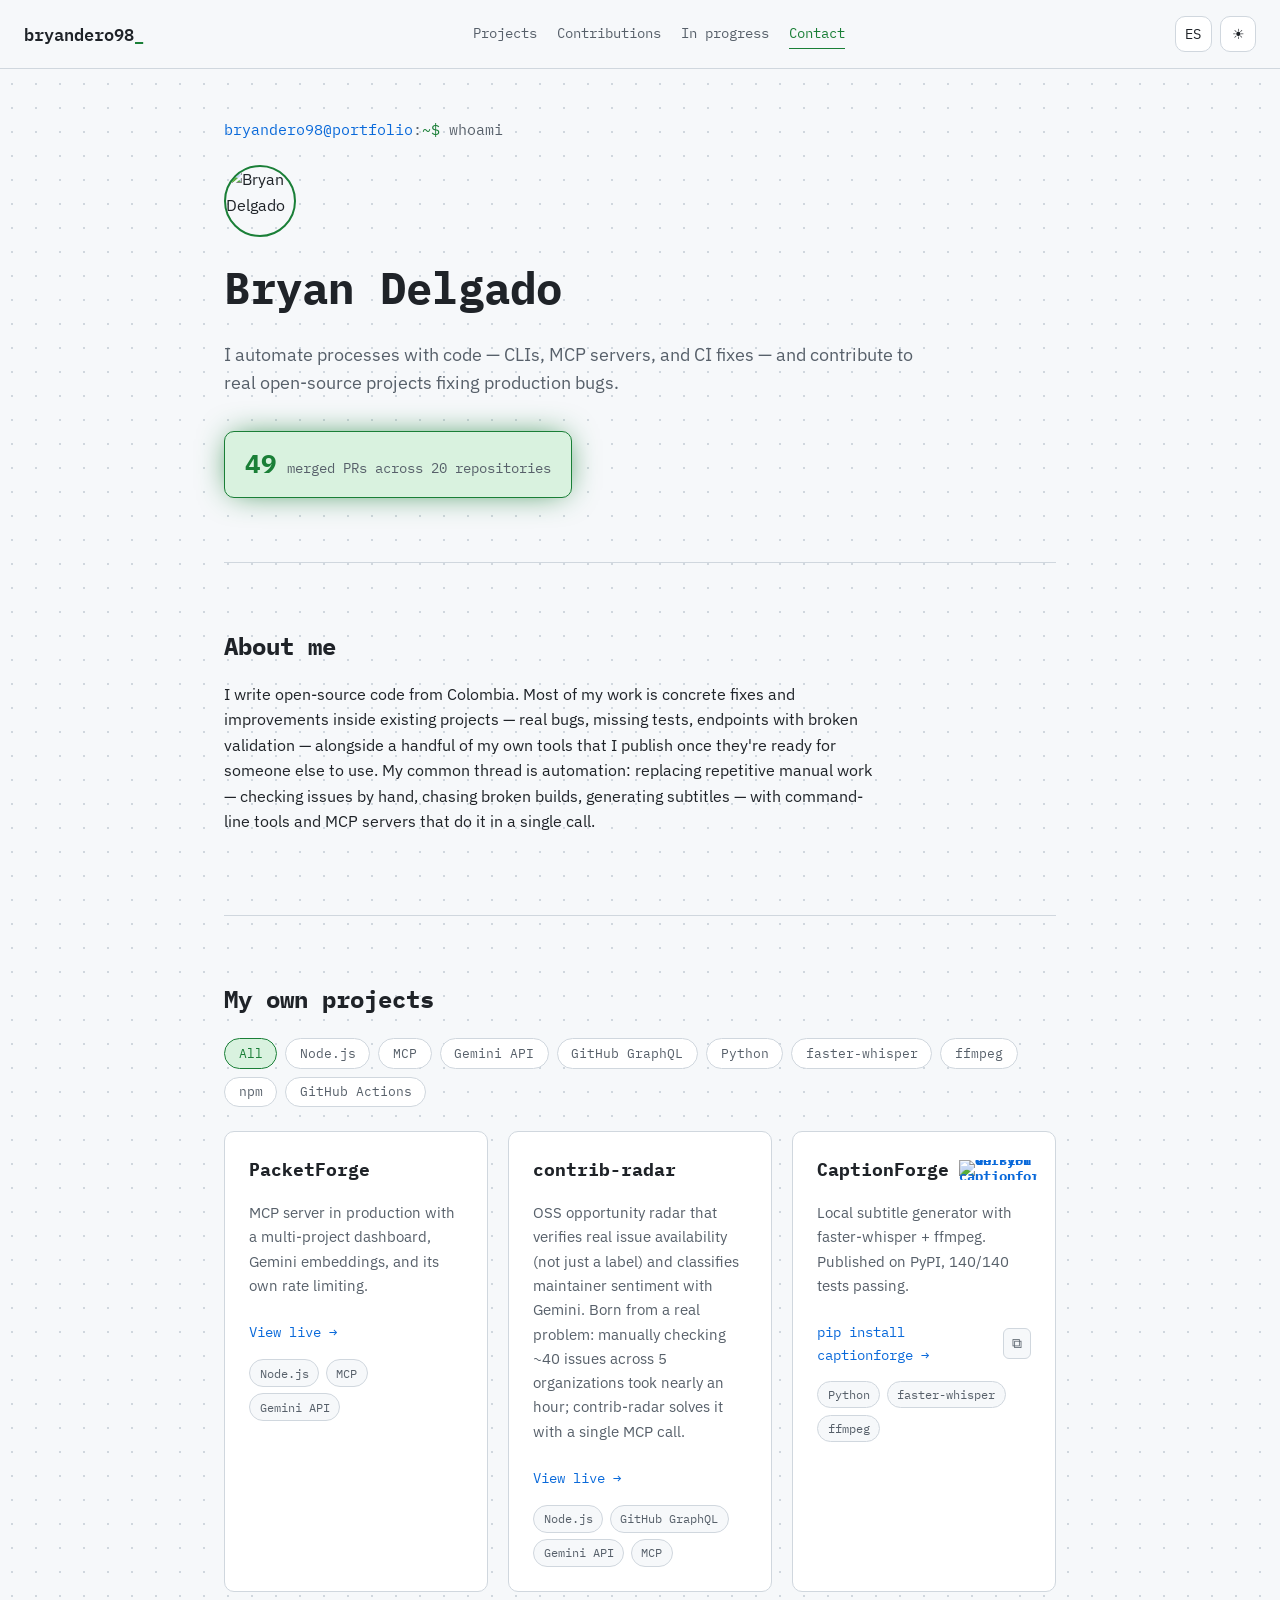
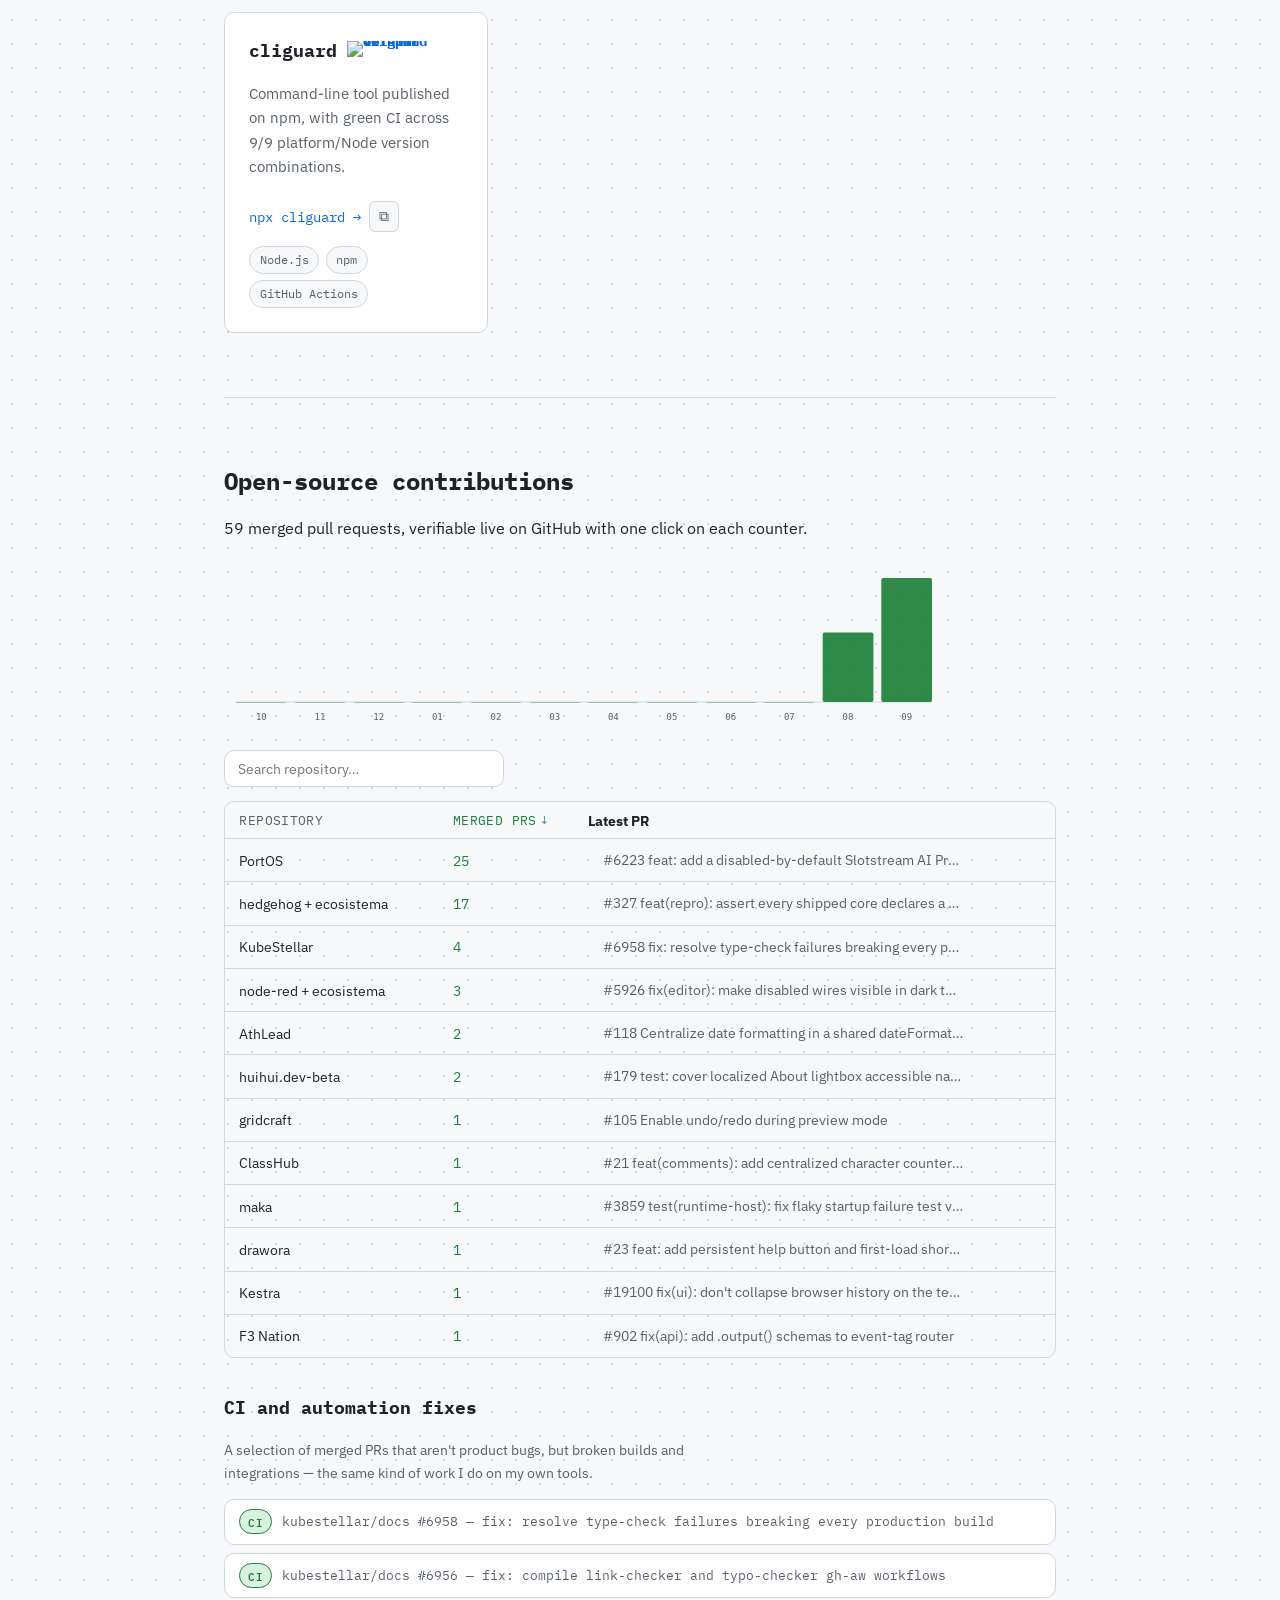
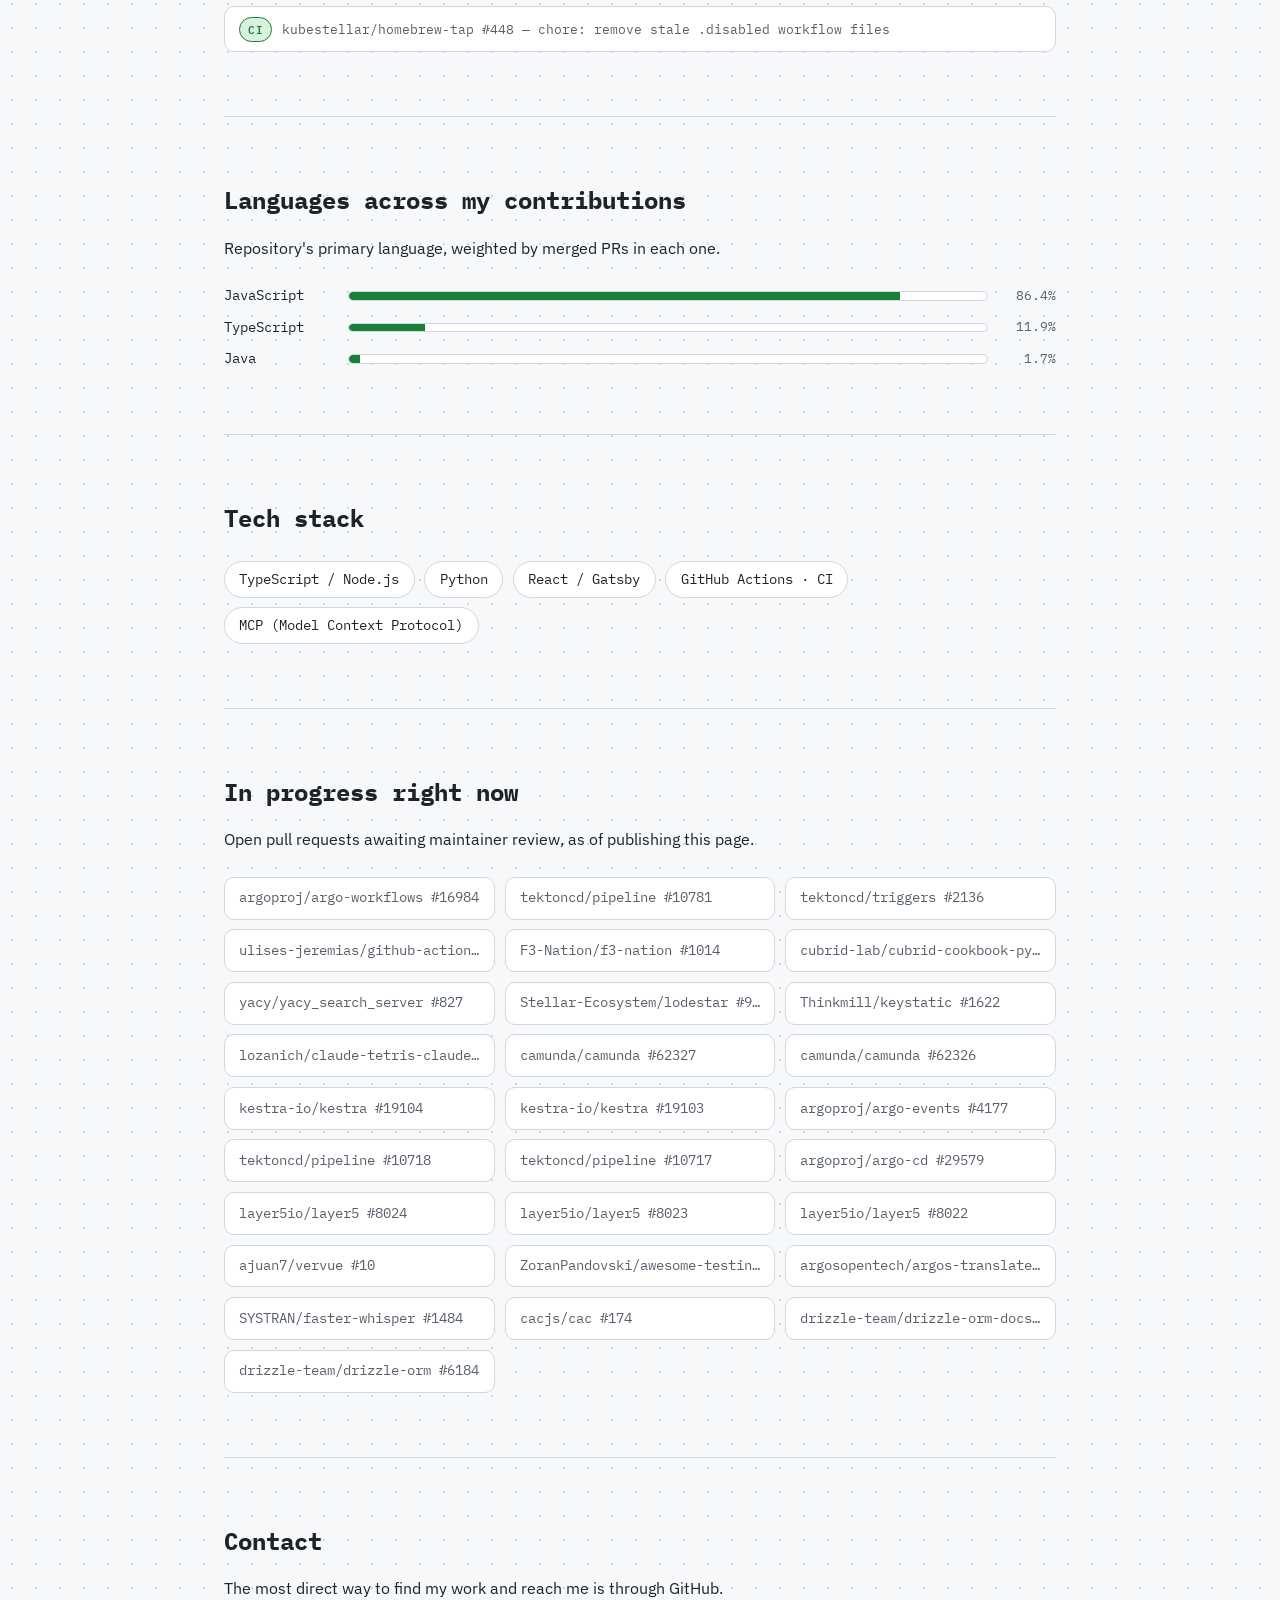
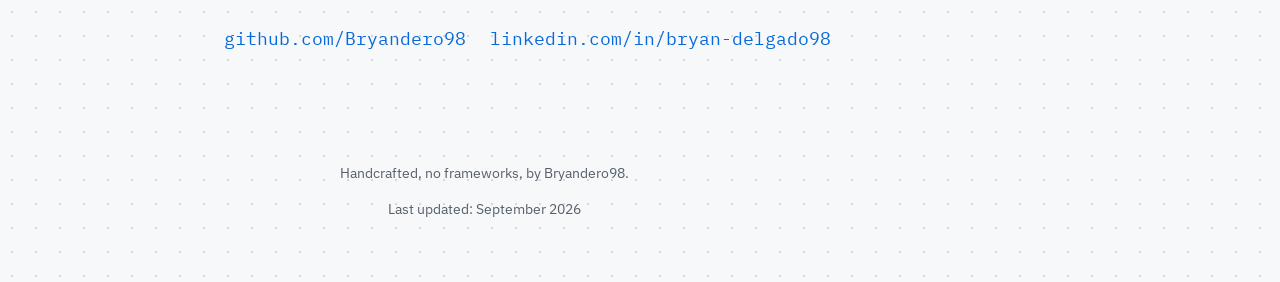
==== commit 4bc896bc: "chore: update in-progress PRs list Removed 6 that resolved since the last update (4 merged: aibrix#2" ====
--- a/index.html
+++ b/index.html
@@ -339,18 +339,15 @@
         publicar esta página.
       </p>
       <ul class="pr-list" id="prList">
-        <li><a href="https://github.com/gleam-lang/gleam/pull/6312" target="_blank" rel="noopener noreferrer">gleam-lang/gleam #6312</a></li>
-        <li><a href="https://github.com/vllm-project/aibrix/pull/2729" target="_blank" rel="noopener noreferrer">vllm-project/aibrix #2729</a></li>
-        <li><a href="https://github.com/nanlabs/devops-reference/pull/354" target="_blank" rel="noopener noreferrer">nanlabs/devops-reference #354</a></li>
+        <li><a href="https://github.com/argoproj/argo-workflows/pull/16984" target="_blank" rel="noopener noreferrer">argoproj/argo-workflows #16984</a></li>
+        <li><a href="https://github.com/tektoncd/pipeline/pull/10781" target="_blank" rel="noopener noreferrer">tektoncd/pipeline #10781</a></li>
+        <li><a href="https://github.com/tektoncd/triggers/pull/2136" target="_blank" rel="noopener noreferrer">tektoncd/triggers #2136</a></li>
         <li><a href="https://github.com/ulises-jeremias/github-actions-aur-publish/pull/17" target="_blank" rel="noopener noreferrer">ulises-jeremias/github-actions-aur-publish #17</a></li>
         <li><a href="https://github.com/F3-Nation/f3-nation/pull/1014" target="_blank" rel="noopener noreferrer">F3-Nation/f3-nation #1014</a></li>
         <li><a href="https://github.com/cubrid-lab/cubrid-cookbook-python/pull/125" target="_blank" rel="noopener noreferrer">cubrid-lab/cubrid-cookbook-python #125</a></li>
         <li><a href="https://github.com/yacy/yacy_search_server/pull/827" target="_blank" rel="noopener noreferrer">yacy/yacy_search_server #827</a></li>
         <li><a href="https://github.com/Stellar-Ecosystem/lodestar/pull/933" target="_blank" rel="noopener noreferrer">Stellar-Ecosystem/lodestar #933</a></li>
-        <li><a href="https://github.com/NimbleBrainInc/nimblebrain/pull/1206" target="_blank" rel="noopener noreferrer">NimbleBrainInc/nimblebrain #1206</a></li>
-        <li><a href="https://github.com/MRtrix3/mrtrix3/pull/3443" target="_blank" rel="noopener noreferrer">MRtrix3/mrtrix3 #3443</a></li>
         <li><a href="https://github.com/Thinkmill/keystatic/pull/1622" target="_blank" rel="noopener noreferrer">Thinkmill/keystatic #1622</a></li>
-        <li><a href="https://github.com/john-rocky/hf-to-litertlm/pull/4" target="_blank" rel="noopener noreferrer">john-rocky/hf-to-litertlm #4</a></li>
         <li><a href="https://github.com/lozanich/claude-tetris-claude/pull/6" target="_blank" rel="noopener noreferrer">lozanich/claude-tetris-claude #6</a></li>
         <li><a href="https://github.com/camunda/camunda/pull/62327" target="_blank" rel="noopener noreferrer">camunda/camunda #62327</a></li>
         <li><a href="https://github.com/camunda/camunda/pull/62326" target="_blank" rel="noopener noreferrer">camunda/camunda #62326</a></li>
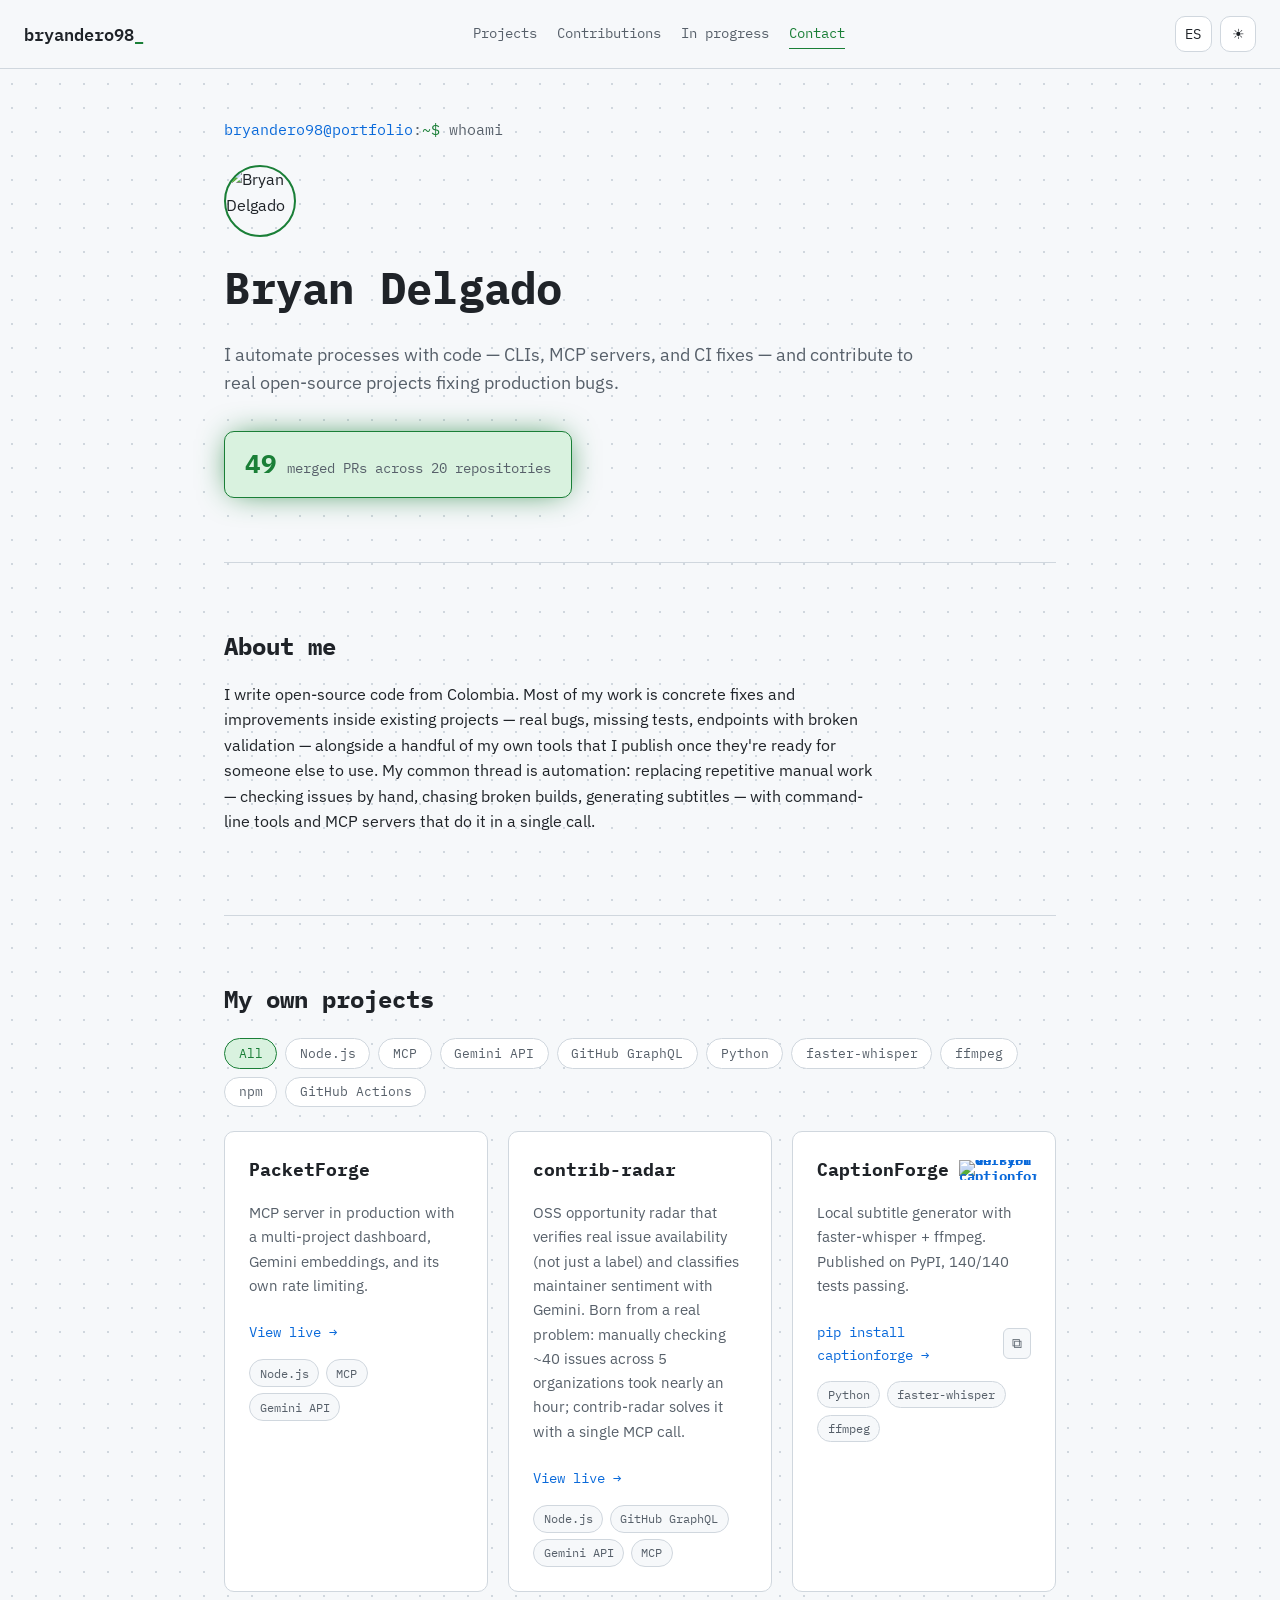
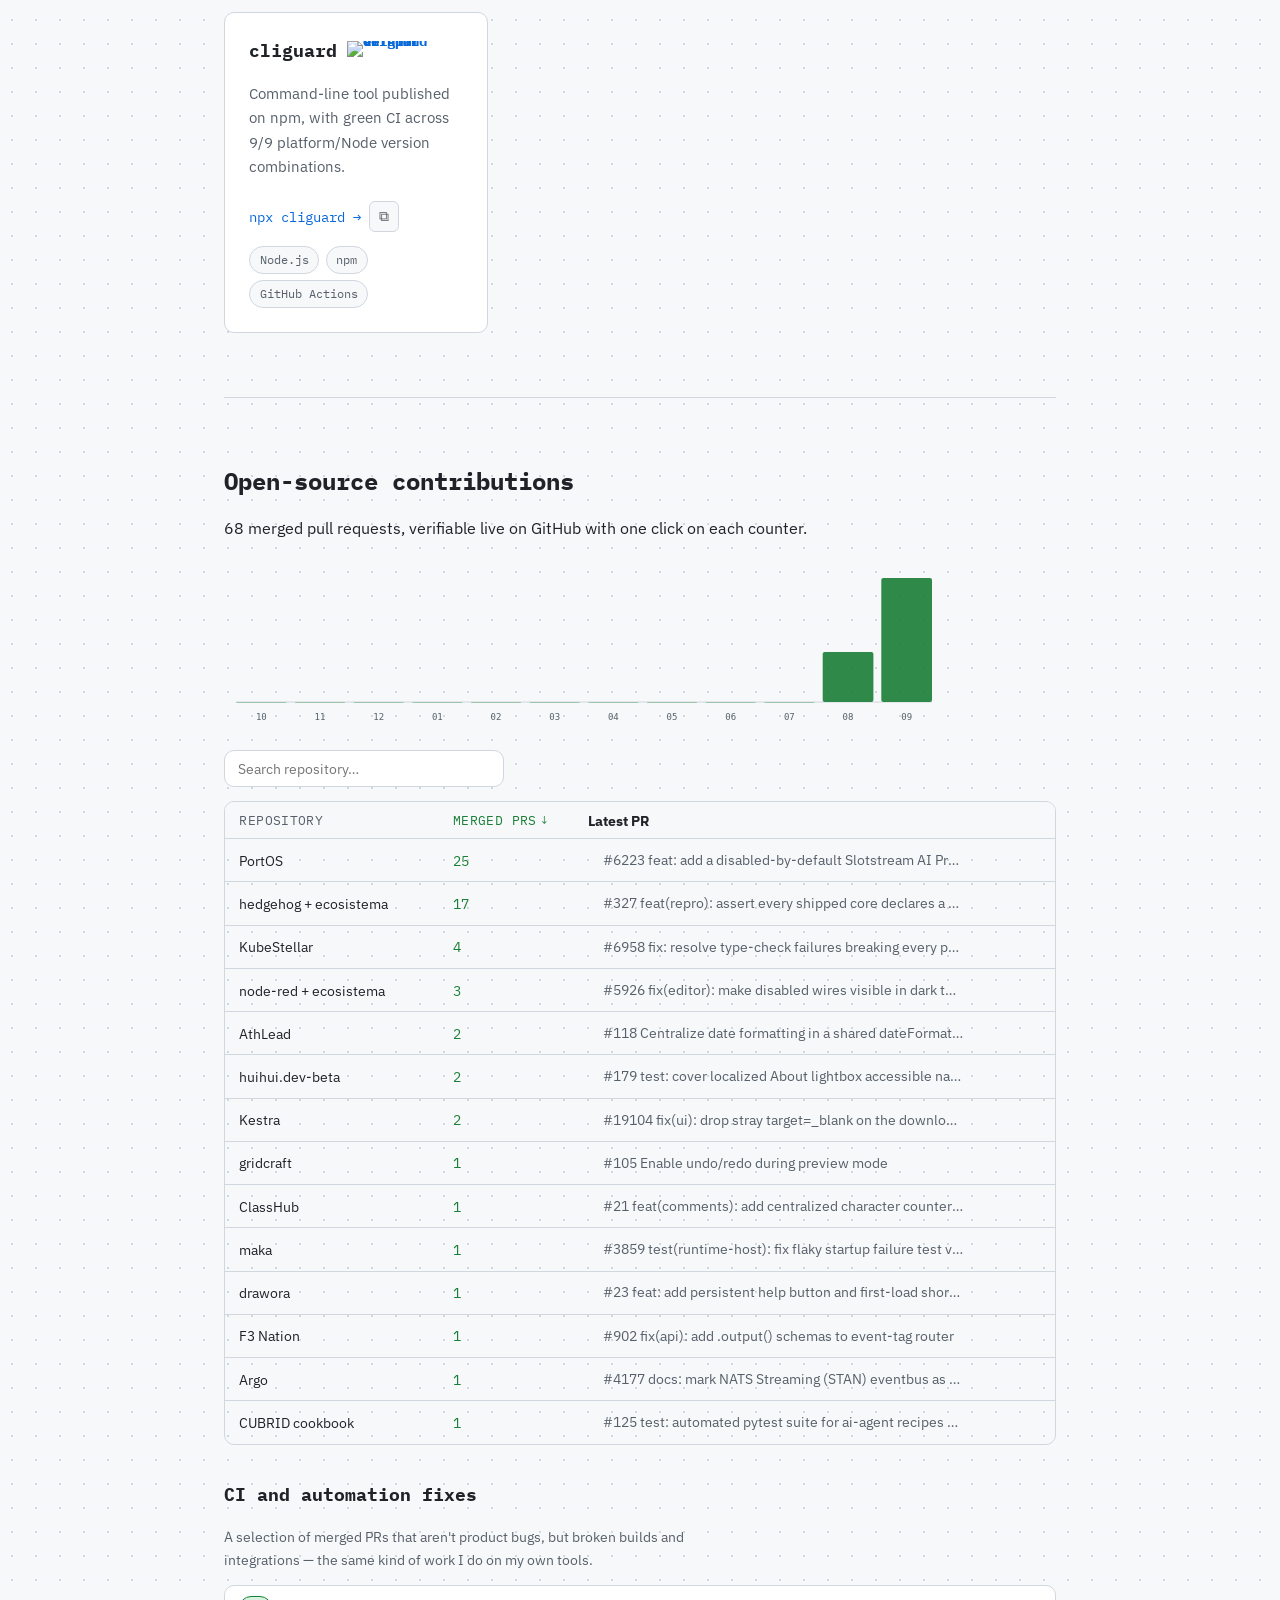
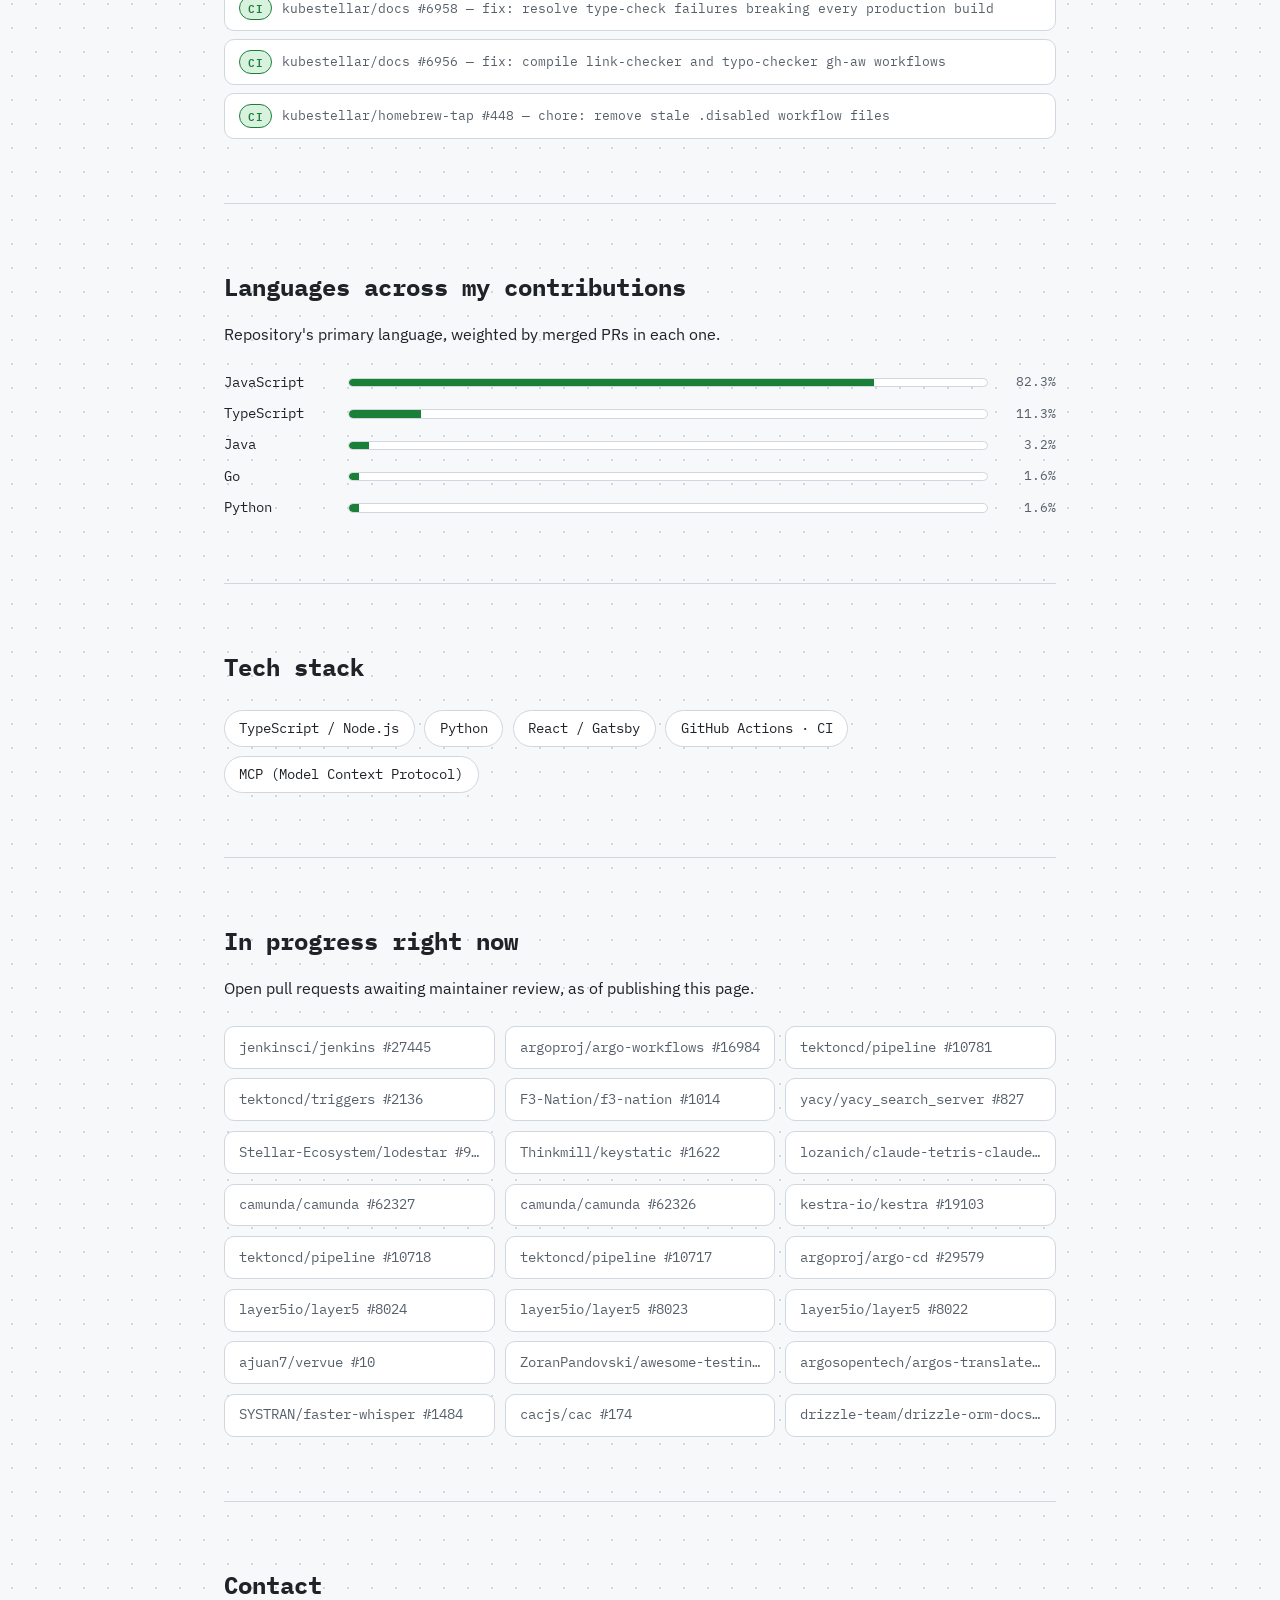
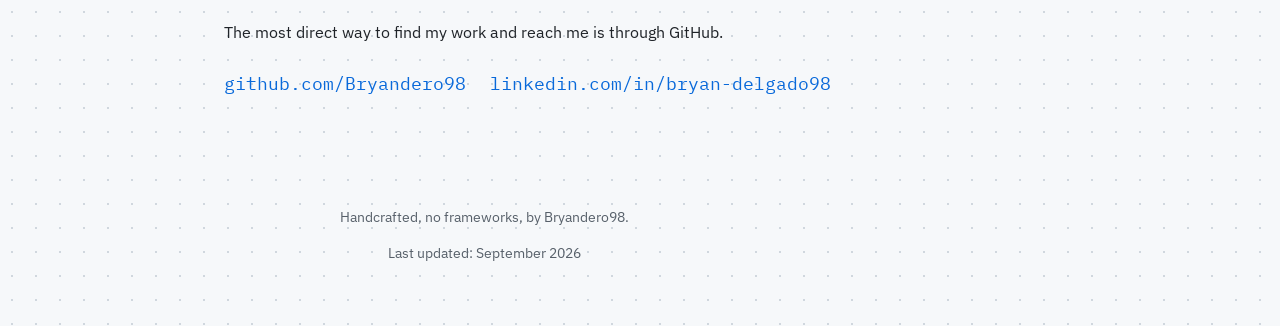
==== commit 6b41b502: "chore: refresh in-progress PRs, merged totals and contribution groups Drop PRs that were merged or c" ====
--- a/index.html
+++ b/index.html
@@ -13,14 +13,14 @@
   <!-- Open Graph / vista previa al compartir el link -->
   <meta property="og:type" content="website" />
   <meta property="og:title" content="Bryan Delgado (Bryandero98) — Portafolio" />
-  <meta property="og:description" content="59 pull requests mergeados en 20 repositorios open-source, más herramientas propias publicadas." />
+  <meta property="og:description" content="68 pull requests mergeados en 28 repositorios open-source, más herramientas propias publicadas." />
   <meta property="og:url" content="https://bryandero98.github.io/" />
   <meta property="og:image" content="https://bryandero98.github.io/assets/social-card.png" />
   <meta property="og:image:width" content="1200" />
   <meta property="og:image:height" content="630" />
   <meta name="twitter:card" content="summary_large_image" />
   <meta name="twitter:title" content="Bryan Delgado (Bryandero98) — Portafolio" />
-  <meta name="twitter:description" content="59 pull requests mergeados en 20 repositorios open-source, más herramientas propias publicadas." />
+  <meta name="twitter:description" content="68 pull requests mergeados en 28 repositorios open-source, más herramientas propias publicadas." />
   <meta name="twitter:image" content="https://bryandero98.github.io/assets/social-card.png" />
 
   <!-- Datos estructurados para buscadores -->
@@ -234,7 +234,7 @@
     <section id="contributions" class="section">
       <h2 data-i18n="contributions.heading">Contribuciones open-source</h2>
       <p data-i18n="contributions.intro">
-        59 pull requests mergeados, verificables en vivo en GitHub con un clic en cada
+        68 pull requests mergeados, verificables en vivo en GitHub con un clic en cada
         contador.
       </p>
 
@@ -339,21 +339,18 @@
         publicar esta página.
       </p>
       <ul class="pr-list" id="prList">
+        <li><a href="https://github.com/jenkinsci/jenkins/pull/27445" target="_blank" rel="noopener noreferrer">jenkinsci/jenkins #27445</a></li>
         <li><a href="https://github.com/argoproj/argo-workflows/pull/16984" target="_blank" rel="noopener noreferrer">argoproj/argo-workflows #16984</a></li>
         <li><a href="https://github.com/tektoncd/pipeline/pull/10781" target="_blank" rel="noopener noreferrer">tektoncd/pipeline #10781</a></li>
         <li><a href="https://github.com/tektoncd/triggers/pull/2136" target="_blank" rel="noopener noreferrer">tektoncd/triggers #2136</a></li>
-        <li><a href="https://github.com/ulises-jeremias/github-actions-aur-publish/pull/17" target="_blank" rel="noopener noreferrer">ulises-jeremias/github-actions-aur-publish #17</a></li>
         <li><a href="https://github.com/F3-Nation/f3-nation/pull/1014" target="_blank" rel="noopener noreferrer">F3-Nation/f3-nation #1014</a></li>
-        <li><a href="https://github.com/cubrid-lab/cubrid-cookbook-python/pull/125" target="_blank" rel="noopener noreferrer">cubrid-lab/cubrid-cookbook-python #125</a></li>
         <li><a href="https://github.com/yacy/yacy_search_server/pull/827" target="_blank" rel="noopener noreferrer">yacy/yacy_search_server #827</a></li>
         <li><a href="https://github.com/Stellar-Ecosystem/lodestar/pull/933" target="_blank" rel="noopener noreferrer">Stellar-Ecosystem/lodestar #933</a></li>
         <li><a href="https://github.com/Thinkmill/keystatic/pull/1622" target="_blank" rel="noopener noreferrer">Thinkmill/keystatic #1622</a></li>
         <li><a href="https://github.com/lozanich/claude-tetris-claude/pull/6" target="_blank" rel="noopener noreferrer">lozanich/claude-tetris-claude #6</a></li>
         <li><a href="https://github.com/camunda/camunda/pull/62327" target="_blank" rel="noopener noreferrer">camunda/camunda #62327</a></li>
         <li><a href="https://github.com/camunda/camunda/pull/62326" target="_blank" rel="noopener noreferrer">camunda/camunda #62326</a></li>
-        <li><a href="https://github.com/kestra-io/kestra/pull/19104" target="_blank" rel="noopener noreferrer">kestra-io/kestra #19104</a></li>
         <li><a href="https://github.com/kestra-io/kestra/pull/19103" target="_blank" rel="noopener noreferrer">kestra-io/kestra #19103</a></li>
-        <li><a href="https://github.com/argoproj/argo-events/pull/4177" target="_blank" rel="noopener noreferrer">argoproj/argo-events #4177</a></li>
         <li><a href="https://github.com/tektoncd/pipeline/pull/10718" target="_blank" rel="noopener noreferrer">tektoncd/pipeline #10718</a></li>
         <li><a href="https://github.com/tektoncd/pipeline/pull/10717" target="_blank" rel="noopener noreferrer">tektoncd/pipeline #10717</a></li>
         <li><a href="https://github.com/argoproj/argo-cd/pull/29579" target="_blank" rel="noopener noreferrer">argoproj/argo-cd #29579</a></li>
@@ -366,7 +363,6 @@
         <li><a href="https://github.com/SYSTRAN/faster-whisper/pull/1484" target="_blank" rel="noopener noreferrer">SYSTRAN/faster-whisper #1484</a></li>
         <li><a href="https://github.com/cacjs/cac/pull/174" target="_blank" rel="noopener noreferrer">cacjs/cac #174</a></li>
         <li><a href="https://github.com/drizzle-team/drizzle-orm-docs/pull/713" target="_blank" rel="noopener noreferrer">drizzle-team/drizzle-orm-docs #713</a></li>
-        <li><a href="https://github.com/drizzle-team/drizzle-orm/pull/6184" target="_blank" rel="noopener noreferrer">drizzle-team/drizzle-orm #6184</a></li>
       </ul>
     </section>
 
